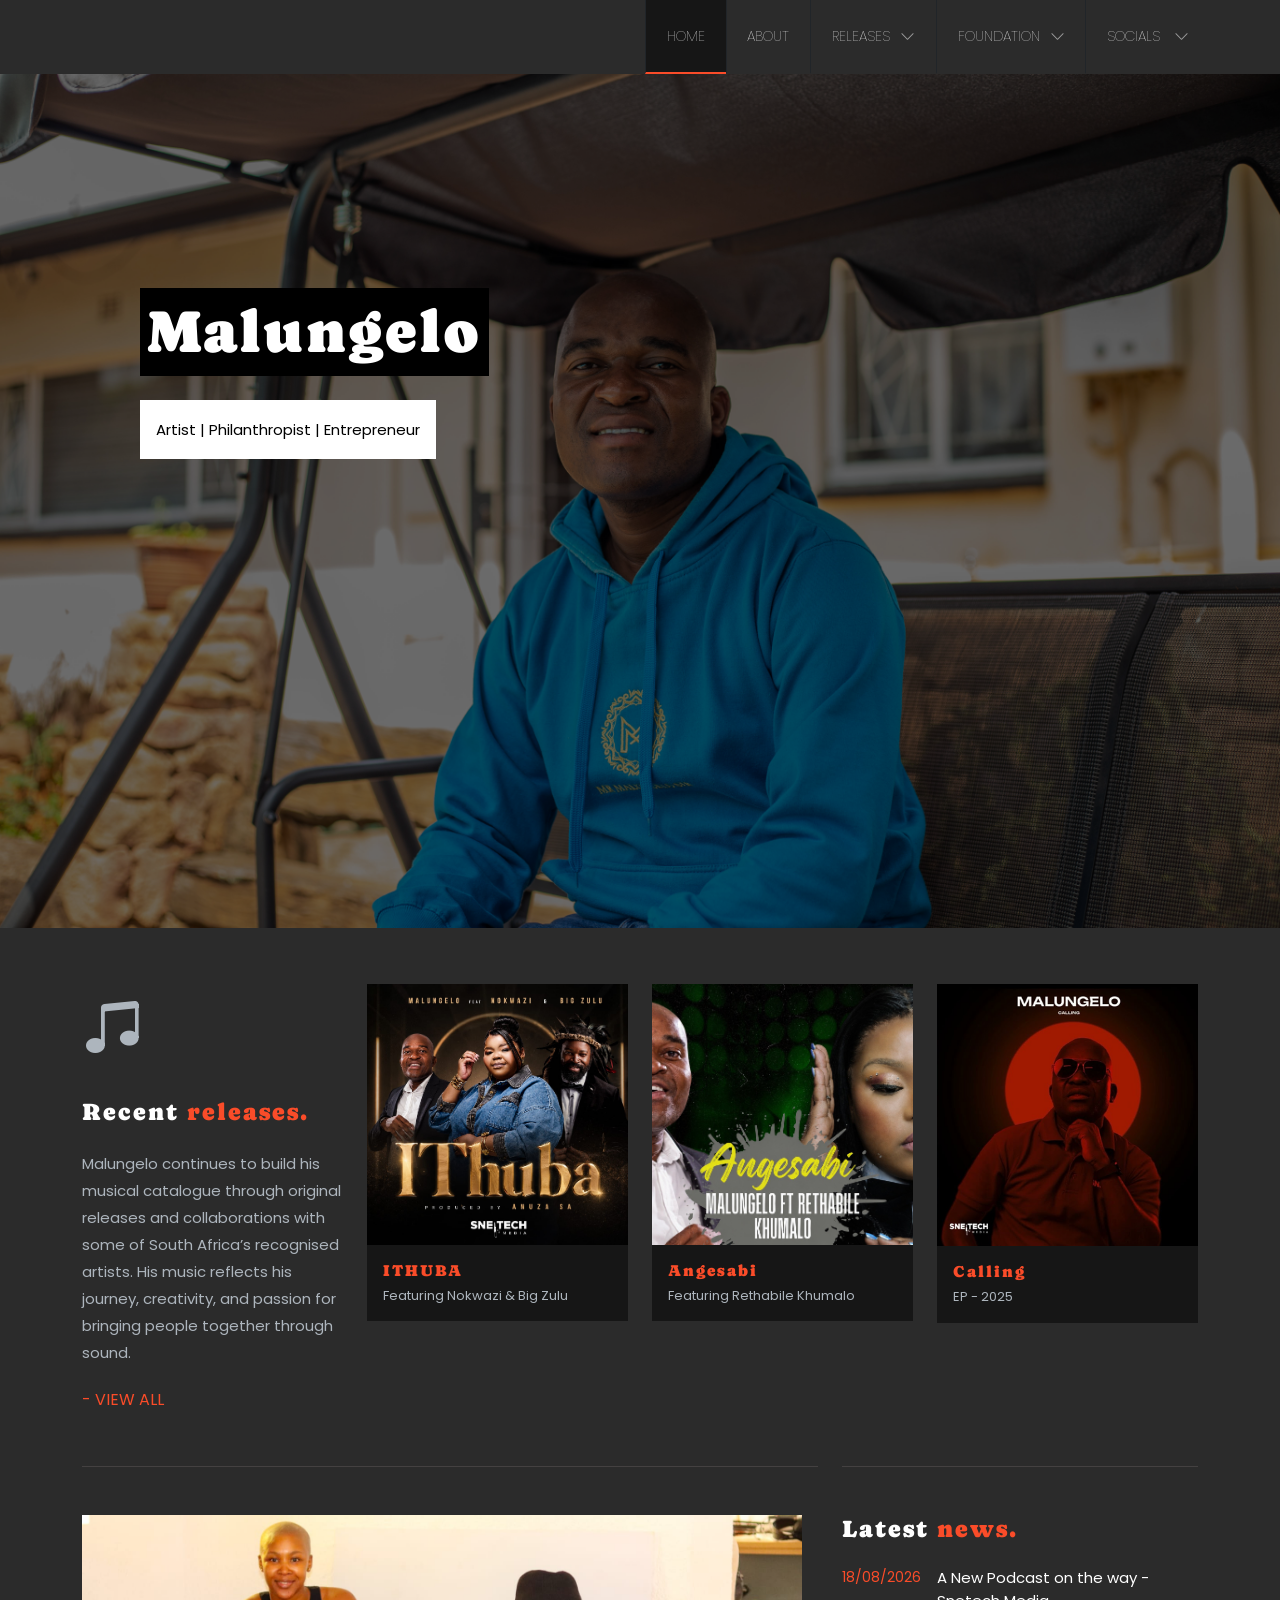
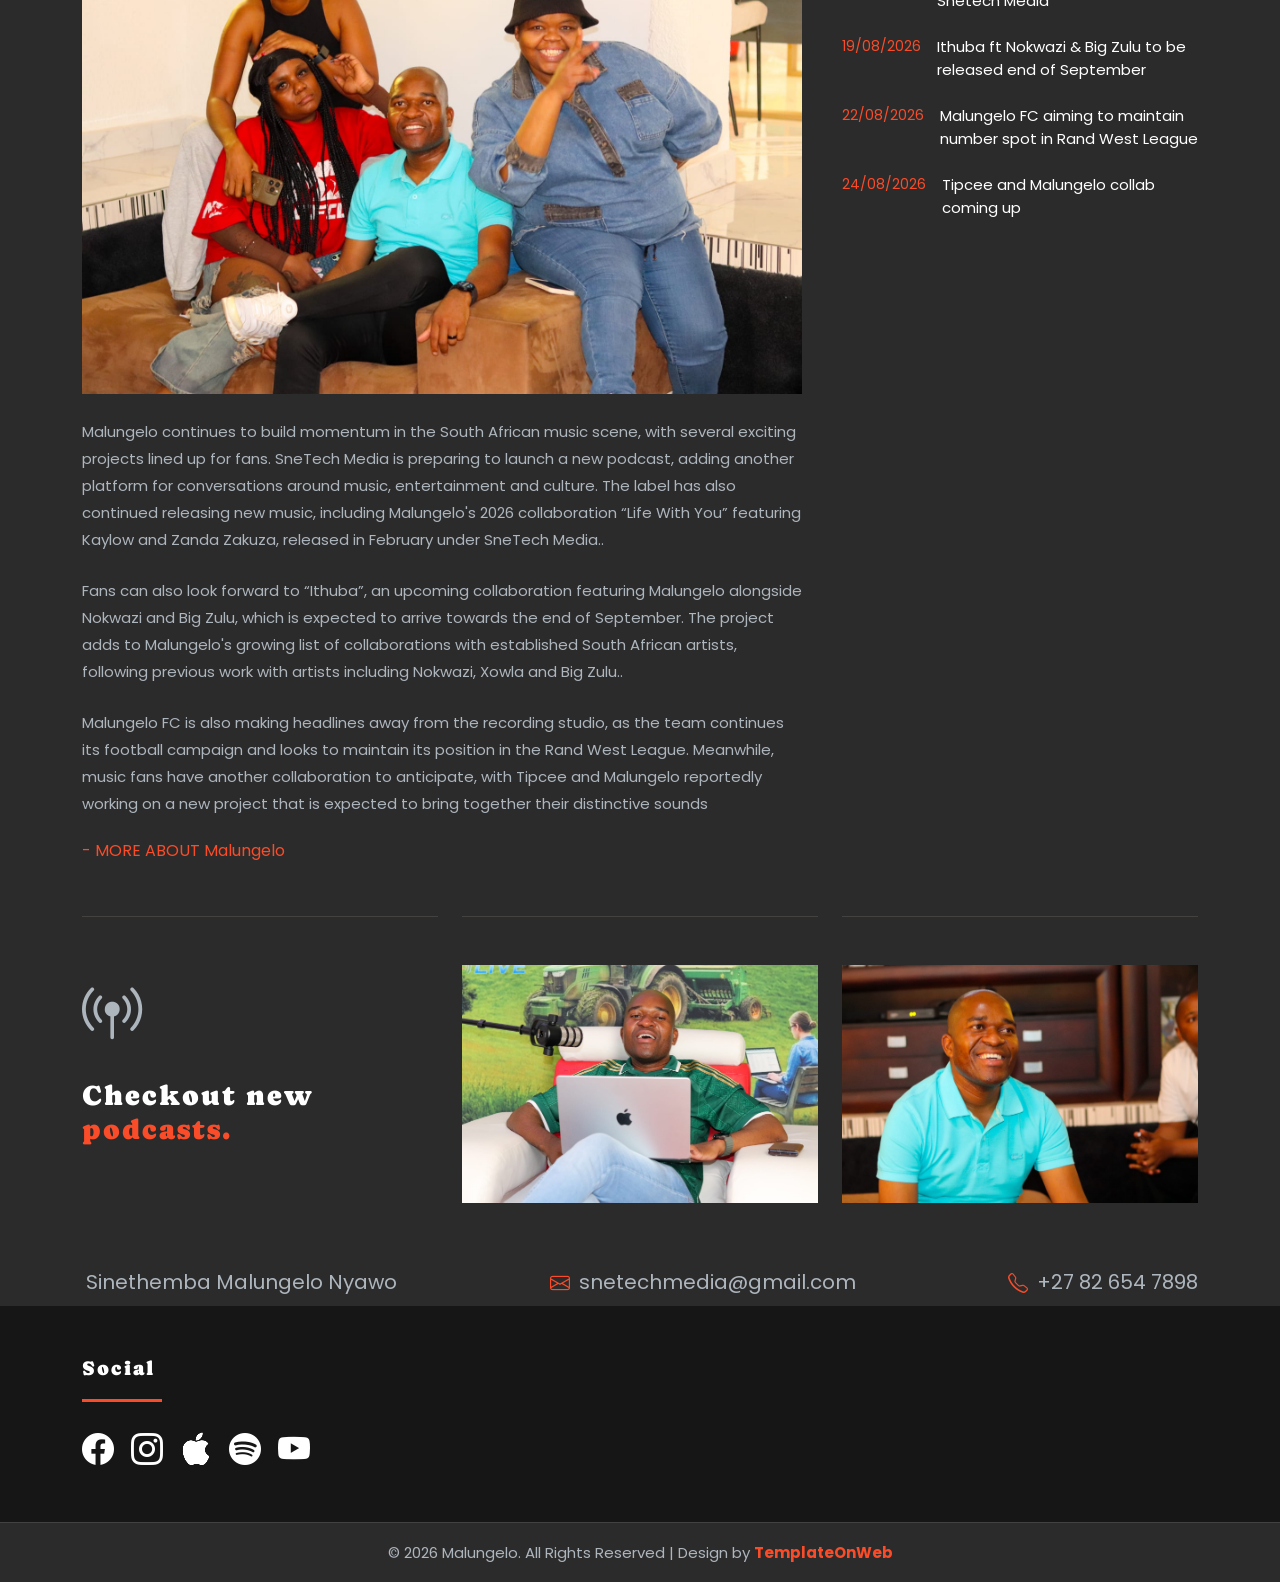
==== index.html @ 244fd2aa "Initial commit" ====
<!DOCTYPE html>
<html lang="en">
<head>
	<meta charset="utf-8">
	<meta http-equiv="X-UA-Compatible" content="IE=edge">
	<meta name="viewport" content="width=device-width, initial-scale=1">
	<title>Home</title>
	<link href="css/bootstrap.min.css" rel="stylesheet" >
	<link href="css/global.css" rel="stylesheet">
	<link href="css/index.css" rel="stylesheet">
	<link href="css/player-skin.css" rel="stylesheet">
	<link rel="stylesheet" href="https://cdn.jsdelivr.net/npm/bootstrap-icons@1.11.3/font/bootstrap-icons.min.css">
	<link href="https://fonts.googleapis.com/css2?family=Poppins&display=swap" rel="stylesheet">
    <link href="https://fonts.googleapis.com/css2?family=Caprasimo&display=swap" rel="stylesheet">

</head>
<body>

<section id="header">
     <nav class="navbar navbar-expand-lg navbar-light">
      <div class="container-xl p-sm-2 p-lg-0">

				<button class="navbar-toggler" 
				type="button" 
				data-bs-toggle="offcanvas" 
				data-bs-target="#navbarOffcanvas"
				aria-controls="navbarOffcanvas"
				aria-label="Toggle navigation">
				<span class="navbar-toggler-icon"></span>
				</button>

                 <div class="offcanvas offcanvas-end" 
             tabindex="-1" 
             id="navbarOffcanvas">

            <div class="offcanvas-header">
                <h5 class="offcanvas-title">Menu</h5>

                <button type="button" 
                        class="btn-close" 
                        data-bs-dismiss="offcanvas"
                        aria-label="Close"></button>
            </div>


            <div class="offcanvas-body p-sm-4 p-lg-0">
               <ul class="navbar-nav align-items-lg-center ms-auto">
			      <li class="nav-item"> 
				      <a class="nav-link dropdown-toggle active"  href="index.html" title="Visit home page">
					  Home
					  </a>
				  </li>
				  
				  <li class="nav-item"> 
				      <a class="nav-link dropdown-toggle" href="about.html" title="Visit home page">
					  About 
					  </a>
				  </li>
		   <li class="nav-item dropdown dropdown-fullwidth">
                     <a class="nav-link dropdown-toggle" href="#" 
					    role="button" data-bs-toggle="dropdown" aria-expanded="false" title="Click to see Wordpress website templates">
						Releases<img src="image/icons-svg/chevron-down.svg" width="15" height="15" alt="Submenu open/close icon">					</a>
                     <div class="dropdown-menu p-4 shadow">
                        <div class="row row-cols-xl-5 row-cols-lg-5 row-cols-1 gx-lg-4">
						
                          <div class="col">
                              <a class="dropdown-item d-block px-0 pt-0" href="release.html">
                                 <div class="rounded d-none d-lg-block">
                                    <img src="image/ithuba.JPG" class="img-fluid" alt="abs">
									<h5 class="font_14"><a href="release.html">Featuring Nokwazi & Big Zulu</a></h5>
			                       <span class="d-block font_12 text-muted">Sep 07, 2026</span>								 </div>
							</a>						 </div>
                          <div class="col">
                              <a class="dropdown-item d-block px-0 pt-0" href="release.html">
                                 <div class="rounded d-none d-lg-block">
                                    <img src="image/angesabi.JPG" class="img-fluid" alt="abs">
									<h5 class="font_14"><a href="release.html">Featuring Rethabile Khumalo</a></h5>
			                       <span class="d-block font_12 text-muted">Aug 07, 2026</span>								 </div>
							</a>						 </div>
						 <div class="col">
                              <a class="dropdown-item d-block px-0 pt-0" href="release.html">
                                 <div class="rounded d-none d-lg-block">
                                    <img src="image/EP.png" class="img-fluid" alt="abs">
									<h5 class="font_14"><a href="release.html">Calling - EP</a></h5>
			                       <span class="d-block font_12 text-muted">Aug 10, 2025</span>								 </div>
							</a>						 </div>
						 <div class="col">
                              <a class="dropdown-item d-block px-0 pt-0" href="release.html">
                                 <div class="rounded d-none d-lg-block">
                                    <img src="image/snemaligp.jpg" class="img-fluid" alt="abs">
									<h5 class="font_14"><a href="release.html">Featuring Nokwazi</a></h5>
			                       <span class="d-block font_12 text-muted">May 11, 2023</span>								 </div>
							</a>						 </div>
						 <div class="col">
                              <a class="dropdown-item d-block px-0 pt-0" href="release.html">
                                 <div class="rounded d-none d-lg-block">
                                    <img src="image/podcast.JPG" class="img-fluid" alt="abs">
									<h5 class="font_14"><a href="release.html">Snetech Podcast</a></h5>
			                       <span class="d-block font_12 text-muted">Sep 30, 2026</span>								 </div>
							</a>						 </div>
                        </div>
                     </div>
                  </li>
				  
				  	<li class="nav-item dropdown drop_border">
					  <a class="nav-link dropdown-toggle" href="#" id="navbarDropdown" role="button" data-bs-toggle="dropdown" aria-expanded="false">
						Foundation<img src="image/icons-svg/chevron-down.svg" width="15" height="15" alt="Submenu open/close icon">
					  </a>
					  <ul class="dropdown-menu drop_1 shadow" aria-labelledby="navbarDropdown">
						<li><a class="dropdown-item" href="team.html"> About Malungelo Foundation</a></li>
						<!--<li><a class="dropdown-item" href="team_detail.html"> Events</a></li>-->
						<!--<li><a class="dropdown-item border-0" href="team_detail.html"> Donations</a></li>-->
					  </ul>
				  </li>
				  
				 
				  
					
				
		           
				  <li class="nav-item dropdown drop_border">
					  <a class="nav-link dropdown-toggle" href="#" id="navbarDropdown" role="button" data-bs-toggle="dropdown" aria-expanded="false">
						Socials <img src="image/icons-svg/chevron-down.svg" width="15" height="15" alt="Submenu open/close icon">
					  </a>
					  <ul class="dropdown-menu drop_1 shadow" aria-labelledby="navbarDropdown">
						 <li><a class="dropdown-item" href="gallery.html"> Gallery</a></li>
						<li><a class="dropdown-item border-0" href="contact.html"> Social Media</a></li>
					  </ul>
					</li>

               </ul>
			 
            </div>
         </div>
      </div>
   </nav>
</section>

<section id="center" class="center_home">
 <div id="carouselExampleCaptions" class="carousel slide" data-bs-ride="carousel">
  <div class="carousel-inner">
    <div class="carousel-item active">
      <img src="image/IMG_9559.jpg" class="d-block img-fluid" alt="...">
      <div class="carousel-caption d-md-block ">
	    
       <h1 class="d-inline-block bg-black  p-2 mt-4 text-white font_60">Malungelo</h1> <br>
	   <p class="d-inline-block bg-white  mt-3 mb-4 p-3 text-black ">Artist | Philanthropist | Entrepreneur</p><br>
	   <!--p class="w-50 text-white">Grursus mal suada faci lisis Lorem ipsum dolarorit more ametion consectetur elit. Vesti at bulum nec at odio aea the dumm ipsumm ipsum that dolocons rsus</p-->
	   
      </div>
    </div>
    
    
    </div>
  </div>
 
</div>
</section>


<section id="trend" class="pt-2 pb-2 bg_black_light py-5">
 <div class="container-xl my-5">
  <div class="trend_1 row row-cols-1 row-cols-lg-4 row-cols-md-2 row-cols-sm-2">
   <div class="col">
     <div class="trend_1_left">
	   <span><i class="bi-music-note-beamed me-1 col_gray font_60 align-middle"></i></span>
	   <h4 class="text-white mt-4">Recent <span class="col_orange">releases.</span></h4>
	   <p class="mt-4 mb-4">Malungelo continues to build his musical catalogue through original releases and collaborations with
some of South Africa’s recognised artists. His
music reflects his journey, creativity, and passion
for bringing people together through sound.</p>
	   <h6 class="mb-0"><a class="col_orange"  href="release.html">- VIEW ALL</a><h6>
	 </div>
   </div>
  <div class="col">
     <div class="trend_1_lefto">
	   <div class="trend_1_left1 position-relative">
	     <div class="trend_1_left1_inner">
	       <a href="#"><img src="image/ithuba.JPG" class="img-fluid" alt="abc"></a>
	   </div>
	    <div class="trend_1_left1_inner1 bg-light pt-5 px-4 position-absolute w-100 h-100 top-0">
		 <h5 class="fs-6"><a class="col_orange" href="#">ITHUBA </a></h5>
	     <p class="mb-0 font_13 text-dark">A powerful collaboration bringing together three
distinctive voices. </p>
	   </div>
	   </div>
	   <div class="trend_1_left2 bg_black p-3">
	     <h5 class="fs-6"><a class="col_orange link1" href="#">ITHUBA</a></h5>
		 <h6 class="col_gray mb-0 font_13">Featuring Nokwazi & Big Zulu</h6>
	   </div>
	 </div>
   </div>
   
   <div class="col">
     <div class="trend_1_lefto">
	   <div class="trend_1_left1 position-relative">
	     <div class="trend_1_left1_inner">
	       <a href="#"><img src="image/angesabi.JPG" class="img-fluid" alt="abc"></a>
	   </div>
	    <div class="trend_1_left1_inner1 bg-light pt-5 px-4 position-absolute w-100 h-100 top-0">
		 <h5 class="fs-6"><a class="col_orange" href="#">Angesabi</a></h5>
	     <p class="mb-0 font_13 text-dark"> His latest release, continuing his momentum with
a fresh and exciting collaboration. </p>
	   </div>
	   </div>
	   <div class="trend_1_left2 bg_black p-3">
	     <h5 class="fs-6"><a class="col_orange link1" href="#">Angesabi</a></h5>
		 <h6 class="col_gray mb-0 font_13">Featuring Rethabile Khumalo</h6>
	   </div>
	 </div>
   </div>
   
    <div class="col">
     <div class="trend_1_lefto">
	   <div class="trend_1_left1 position-relative">
	     <div class="trend_1_left1_inner">
	       <a href="#"><img src="image/EP.png" class="img-fluid" alt="abc"></a>
	   </div>
	    <div class="trend_1_left1_inner1 bg-light pt-5 px-4 position-absolute w-100 h-100 top-0">
		 <h5 class="fs-6"><a class="col_orange" href="#">Calling</a></h5>
	     <p class="mb-0 font_13 text-dark"> His latest EP, Calling, captures Malungelo’s
evolving sound and creative direction, further
establishing his identity as an independent artist. </p>
	   </div>
	   </div>
	   <div class="trend_1_left2 bg_black p-3">
	     <h5 class="fs-6"><a class="col_orange link1" href="#">Calling</a></h5>
		 <h6 class="col_gray mb-0 font_13">EP - 2025</h6>
	   </div>
	 </div>
   </div>
  </div>
  
  <div class="latest row mt-5">
   <div class="col-md-8">
     <div class="latest_left pe-3 border-top pt-5">
	   <img src="image/COLLAB.JPG" class="img-fluid" alt="abc">
	   <p class="mt-4"> Malungelo continues to build momentum in the South African music scene, with several exciting projects lined up for fans. SneTech Media is preparing to launch a new podcast, adding another platform for conversations around music, entertainment and culture. The label has also continued releasing new music, including Malungelo's 2026 collaboration “Life With You” featuring Kaylow and Zanda Zakuza, released in February under SneTech Media..</p>
	   <p class="mt-4">Fans can also look forward to “Ithuba”, an upcoming collaboration featuring Malungelo alongside Nokwazi and Big Zulu, which is expected to arrive towards the end of September. The project adds to Malungelo's growing list of collaborations with established South African artists, following previous work with artists including Nokwazi, Xowla and Big Zulu..</p>
	   <p class="mt-4">Malungelo FC is also making headlines away from the recording studio, as the team continues its football campaign and looks to maintain its position in the Rand West League. Meanwhile, music fans have another collaboration to anticipate, with Tipcee and Malungelo reportedly working on a new project that is expected to bring together their distinctive sounds</p>
	    <h6 class="mb-0 mt-4"><a class="col_orange"  href="about.html">- MORE ABOUT Malungelo</a><h6>
	 </div>
   </div>
   <div class="col-md-4">
     <div class="latest_right  border-top pt-5">
	   <div class="latest_right1">
	   <h4 class="text-white mb-4">Latest <span class="col_orange">news.</span></h4>
	   <ul class="mb-0">
	    <li class="d-flex">
		 <span class="col_orange d-inline-block font_14 me-3">18/08/2026</span>
		 <span><a class="text-white link" href="#">A New Podcast on the way - Snetech Media</a></span>
		</li>
		<li class="d-flex mt-4">
		 <span class="col_orange d-inline-block font_14 me-3">19/08/2026</span>
		 <span><a class="text-white link" href="#">Ithuba ft Nokwazi & Big Zulu to be released end of September</a></span>
		</li>
		<li class="d-flex mt-4">
		 <span class="col_orange d-inline-block font_14 me-3">22/08/2026</span>
		 <span><a class="text-white link" href="#">Malungelo FC aiming to maintain number spot in Rand West League</a></span>
		</li>
		<li class="d-flex mt-4">
		 <span class="col_orange d-inline-block font_14 me-3">24/08/2026</span>
		 <span><a class="text-white link" href="#">Tipcee and Malungelo collab coming up</a></span>
		</li>
	   </ul>
	   </div>
	   
	   
	 </div>
   </div>
  </div> 
  
  <div class="pod row row-cols-1 row-cols-lg-3 row-cols-md-2  mt-5">
    <div class="col">
	 <div class="pod_left border-top pt-5">
	   <span><i class="bi-broadcast-pin me-1 col_gray font_60 align-middle"></i></span>
	   <h3 class="text-white mb-0 mt-4">Checkout new <span class="col_orange">podcasts.</span></h3>
	 </div>
	</div>
	<div class="col">
	 <div class="pod_left border-top pt-5">
	    <div class="trend_1_lefto">
	   <div class="trend_1_left1 position-relative">
	     <div class="trend_1_left1_inner">
	       <a href="#"><img src="image/podcast.JPG" class="img-fluid" alt="abc"></a>
	   </div>
	    <div class="trend_1_left1_inner1 bg-light pt-5 px-4 position-absolute w-100 h-100 top-0">
		 <h5 class="fs-6"><a class="col_orange" href="#">Snetech Media</a></h5>
	     <p class="mb-0 font_13 text-dark">Malungelo is set to launch a brand-new podcast, bringing insightful conversations around music, business and his foundation work. The podcast will explore his journey, the entertainment industry, entrepreneurship and the impact of giving back to the community. </p>
	   </div>
	   </div>
	 </div>
	 </div>
	</div>
	
	<div class="col">
	 <div class="pod_left border-top pt-5">
	    <div class="trend_1_lefto">
	   <div class="trend_1_left1 position-relative">
	     <div class="trend_1_left1_inner">
	       <a href="#"><img src="image/cover.JPG" class="img-fluid" alt="abc"></a>
	   </div>
	    <div class="trend_1_left1_inner1 bg-light pt-5 px-4 position-absolute w-100 h-100 top-0">
		 <h5 class="fs-6"><a class="col_orange" href="#">Snetech Media</a></h5>
	     <p class="mb-0 font_13 text-dark"> The podcast will also dive into Malungelo's passion for soccer, community events and the work happening through Malungelo FC. Listeners can expect conversations about sports, upcoming events, community initiatives and the people making an impact both on and off the field.
 </p>
	   </div>
	   </div>
	 </div>
	 </div>
	</div>
  </div>
 </div>
</section>
<!--
<section id="event" class="pt-5 pb-5 bg_black">
 <div class="container-xl my-5">
  <div class="event_1 row">
   <div class="col-md-4">
     <div class="event_1_left">
	    <h3 class="text-white mb-0"><span class="col_orange">Upcoming</span> Events</h3>
		<p class="mt-4">In elementum pellentesque dolor ac gravida. Pellentesque elit leo, accumsan sed consectetur a, semper ac sem. Morbi sodales bibendum risus nec laoreet. Mauris est nisi, consequat vitae porta et, hendrerit sed metus.</p>
	   <p class="mt-4">Aliquam eu magna vel metus ultrices ornare in et nisi. Quisque porta sodales orci, eu auctor leo tincidunt nec. Suspendisse posuere blandit tortor sit amet varius. Integer condimentum rutrum mi quis lobortis. Etiam consectetur posuere pretium.</p>
	    <h6 class="mb-0 mt-4"><a class="col_orange" href="#">- MORE ABOUT US</a></h6><h6>
	 </div>
   </div>
   
   <div class="col-md-8">
     <div class="event_1_right">
<ul class="nav nav-tabs border-0">
	<li class="nav-item d-inline-block">
	<a href="#profile1" data-bs-toggle="tab" aria-expanded="true" class="nav-link active">
	<span class="d-md-block"> Clasical</span>
	</a>
	</li>

	<li class="nav-item d-inline-block ms-3">
	<a href="#profile2" data-bs-toggle="tab" aria-expanded="true" class="nav-link">
	<span class="d-md-block"> Pop</span>
	</a>
	</li>
	<li class="nav-item d-inline-block ms-3">
	<a href="#profile3" data-bs-toggle="tab" aria-expanded="true" class="nav-link">
	<span class="d-md-block"> Jazz</span>
	</a>
	</li>

	<li class="nav-item d-inline-block ms-3">
	<a href="#profile4" data-bs-toggle="tab" aria-expanded="true" class="nav-link">
	<span class="d-md-block"> International</span>
	</a>
	</li>

</ul>

<div class="tab-content mt-4">

<div class="tab-pane active" id="profile1">
   <div class="profile1_inner">
     <ul class="mb-0 bg-black p-3">
	  <li class="d-flex flex-wrap">
	   <b class="col_gray fs-2 me-4 pt-3">03/09</b>
	    <span class="me-4">
	     <a href="#"><img src="image/10.jpg" alt="abc"></a>
	   </span>
	   <span class="pt-3">
	     <b class="d-block"><a class="col_gray link1" href="#">SANCTUARY OUTDOOR FESTIVAL</a></b>
		 <span class="col_gray font_13 d-block">London, UK</span>
	   </span>
	  </li>
	  <li class="d-flex border-top pt-3 mt-3 flex-wrap">
	   <b class="col_gray fs-2 me-4 pt-3">05/09</b>
	    <span class="me-4">
	     <a href="#"><img src="image/11.jpg" alt="abc"></a>
	   </span>
	   <span class="pt-3">
	     <b class="d-block"><a class="col_gray link1" href="#">POWER BASS FESTIVAL</a></b>
		 <span class="col_gray font_13 d-block">Sydney, Aus</span>
	   </span>
	  </li>
	  
	  <li class="d-flex border-top pt-3 mt-3 flex-wrap">
	   <b class="col_gray fs-2 me-4 pt-3">07/09</b>
	    <span class="me-4">
	     <a href="#"><img src="image/12.jpg" alt="abc"></a>
	   </span>
	   <span class="pt-3">
	     <b class="d-block"><a class="col_gray link1" href="#">Indian Festival</a></b>
		 <span class="col_gray font_13 d-block">Delhi, India</span>
	   </span>
	  </li>
	  
	   <li class="d-flex border-top pt-3 mt-3 flex-wrap">
	   <b class="col_gray fs-2 me-4 pt-3">12/09</b>
	    <span class="me-4">
	     <a href="#"><img src="image/13.jpg" alt="abc"></a>
	   </span>
	   <span class="pt-3">
	     <b class="d-block"><a class="col_gray link1" href="#">Trending Festival</a></b>
		 <span class="col_gray font_13 d-block">New York, USA</span>
	   </span>
	  </li>
	 </ul>
   </div>
</div>

<div class="tab-pane" id="profile2">
   <div class="profile1_inner">
     <ul class="mb-0 bg-black p-3">
	  <li class="d-flex flex-wrap">
	   <b class="col_gray fs-2 me-4 pt-3">04/09</b>
	    <span class="me-4">
	     <a href="#"><img src="image/14.jpg" alt="abc"></a>
	   </span>
	   <span class="pt-3">
	     <b class="d-block"><a class="col_gray link1" href="#">SANCTUARY OUTDOOR FESTIVAL</a></b>
		 <span class="col_gray font_13 d-block">London, UK</span>
	   </span>
	  </li>
	  <li class="d-flex border-top pt-3 mt-4 flex-wrap">
	   <b class="col_gray fs-2 me-4 pt-3">06/09</b>
	    <span class="me-4">
	     <a href="#"><img src="image/15.jpg" alt="abc"></a>
	   </span>
	   <span class="pt-3">
	     <b class="d-block"><a class="col_gray link1" href="#">POWER BASS FESTIVAL</a></b>
		 <span class="col_gray font_13 d-block">Sydney, Aus</span>
	   </span>
	  </li>
	  
	  <li class="d-flex border-top pt-3 mt-4 flex-wrap">
	   <b class="col_gray fs-2 me-4 pt-3">09/09</b>
	    <span class="me-4">
	     <a href="#"><img src="image/16.jpg" alt="abc"></a>
	   </span>
	   <span class="pt-3">
	     <b class="d-block"><a class="col_gray link1" href="#">Indian Festival</a></b>
		 <span class="col_gray font_13 d-block">Delhi, India</span>
	   </span>
	  </li>
	  
	   <li class="d-flex border-top pt-3 mt-4 flex-wrap">
	   <b class="col_gray fs-2 me-4 pt-3">15/09</b>
	    <span class="me-4">
	     <a href="#"><img src="image/17.jpg" alt="abc"></a>
	   </span>
	   <span class="pt-3">
	     <b class="d-block"><a class="col_gray link1" href="#">Trending Festival</a></b>
		 <span class="col_gray font_13 d-block">New York, USA</span>
	   </span>
	  </li>
	 </ul>

   </div>
</div>

<div class="tab-pane" id="profile3">
   <div class="profile1_inner">
     <ul class="mb-0 bg-black p-3">
	  <li class="d-flex flex-wrap">
	   <b class="col_gray fs-2 me-4 pt-3">03/09</b>
	    <span class="me-4">
	     <a href="#"><img src="image/10.jpg" alt="abc"></a>
	   </span>
	   <span class="pt-3">
	     <b class="d-block"><a class="col_gray link1" href="#">SANCTUARY OUTDOOR FESTIVAL</a></b>
		 <span class="col_gray font_13 d-block">London, UK</span>
	   </span>
	  </li>
	  <li class="d-flex border-top pt-3 mt-4 flex-wrap">
	   <b class="col_gray fs-2 me-4 pt-3">05/09</b>
	    <span class="me-4">
	     <a href="#"><img src="image/11.jpg" alt="abc"></a>
	   </span>
	   <span class="pt-3">
	     <b class="d-block"><a class="col_gray link1" href="#">POWER BASS FESTIVAL</a></b>
		 <span class="col_gray font_13 d-block">Sydney, Aus</span>
	   </span>
	  </li>
	  
	  <li class="d-flex border-top pt-3 mt-4 flex-wrap">
	   <b class="col_gray fs-2 me-4 pt-3">07/09</b>
	    <span class="me-4">
	     <a href="#"><img src="image/12.jpg" alt="abc"></a>
	   </span>
	   <span class="pt-3">
	     <b class="d-block"><a class="col_gray link1" href="#">Indian Festival</a></b>
		 <span class="col_gray font_13 d-block">Delhi, India</span>
	   </span>
	  </li>
	  
	   <li class="d-flex border-top pt-3 mt-4 flex-wrap">
	   <b class="col_gray fs-2 me-4 pt-3">12/09</b>
	    <span class="me-4">
	     <a href="#"><img src="image/13.jpg" alt="abc"></a>
	   </span>
	   <span class="pt-3">
	     <b class="d-block"><a class="col_gray link1" href="#">Trending Festival</a></b>
		 <span class="col_gray font_13 d-block">New York, USA</span>
	   </span>
	  </li>
	 </ul>
   </div>
</div>

<div class="tab-pane" id="profile4">
   <div class="profile1_inner">
     <ul class="mb-0 bg-black p-3">
	  <li class="d-flex flex-wrap">
	   <b class="col_gray fs-2 me-4 pt-3">04/09</b>
	    <span class="me-4">
	     <a href="#"><img src="image/14.jpg" alt="abc"></a>
	   </span>
	   <span class="pt-3">
	     <b class="d-block"><a class="col_gray link1" href="#">SANCTUARY OUTDOOR FESTIVAL</a></b>
		 <span class="col_gray font_13 d-block">London, UK</span>
	   </span>
	  </li>
	  <li class="d-flex border-top pt-3 mt-4 flex-wrap">
	   <b class="col_gray fs-2 me-4 pt-3">06/09</b>
	    <span class="me-4">
	     <a href="#"><img src="image/15.jpg" alt="abc"></a>
	   </span>
	   <span class="pt-3">
	     <b class="d-block"><a class="col_gray link1" href="#">POWER BASS FESTIVAL</a></b>
		 <span class="col_gray font_13 d-block">Sydney, Aus</span>
	   </span>
	  </li>
	  
	  <li class="d-flex border-top pt-3 mt-4 flex-wrap">
	   <b class="col_gray fs-2 me-4 pt-3">09/09</b>
	    <span class="me-4">
	     <a href="#"><img src="image/16.jpg" alt="abc"></a>
	   </span>
	   <span class="pt-3">
	     <b class="d-block"><a class="col_gray link1" href="#">Indian Festival</a></b>
		 <span class="col_gray font_13 d-block">Delhi, India</span>
	   </span>
	  </li>
	  
	   <li class="d-flex border-top pt-3 mt-4 flex-wrap">
	   <b class="col_gray fs-2 me-4 pt-3">15/09</b>
	    <span class="me-4">
	     <a href="#"><img src="image/17.jpg" alt="abc"></a>
	   </span>
	   <span class="pt-3">
	     <b class="d-block"><a class="col_gray link1" href="#">Trending Festival</a></b>
		 <span class="col_gray font_13 d-block">New York, USA</span>
	   </span>
	  </li>
	 </ul>

   </div>
</div>


</div>



</div>
	 </div>
   </div>
   
  </div>
 </div>
</section>-->

<section id="footer_top" class="pt-2 pb-2 bg_black_light">
 <div class="container-xl">
  <div class="top_1 row">
   <div class="col-md-12">
     <div class="top_1 text-center">

       <ul class="mb-0 d-flex justify-content-between fs-5">
         <li><a class="col_gray" href="#"><i class=" me-1 align-middle col_orange"></i> Sinethemba Malungelo Nyawo</a></li>
		  <li class="mx-4"><a class="col_gray link1" href="#"><i class="bi-envelope me-1 align-middle col_orange"></i> snetechmedia@gmail.com</a></li>
		   <li class="col_gray"><a class="col_gray link1" href="#"><i class="bi-telephone me-1 align-middle col_orange"></i> +27 82 654 7898</a></li>
	   </ul>
	 </div>
   </div>

  </div>
 </div>
</section>

<section id="footer" class="pt-5 pb-5 bg_black">
 <div class="container-xl">
  <div class="footer_1 row row-cols-1 row-cols-md-4">
   
 
    <div class="col">
     <div class="footer_1_left"> 
       <b class="d-block  text-white fs-5">Social</b>
	   <hr class="line mb-4">
	   <div class="row footer_1ism">
		     <ul class="mb-0 fs-2">
			   <li class="d-inline-block"><a class="text-white link" href="https://web.facebook.com/MalungeloSir/?_rdc=1&_rdr"><i aria-label="Facebook" class="bi bi-facebook"></i></a></li>
			   
			  <li class="d-inline-block ms-2"><a class="text-white link" href="https://www.instagram.com/malungelosir/?hl=en"><i aria-label="Instagram" class="bi  bi-instagram"></i></a></li>
			  <li class="d-inline-block ms-2"><a class="text-white link" href="https://music.apple.com/za/artist/malungelo/1568313064"><i aria-label="Apple Music" class="bi bi-apple"></i></a></li>
			   <li class="d-inline-block ms-2"><a class="text-white link" href="https://open.spotify.com/artist/2aONiE8Bf4dDZH9SZ6w1a4"><i aria-label="Spotify" class="bi bi-spotify"></i></a></li>
			   <li class="d-inline-block ms-2"><a class="text-white link" href="https://www.youtube.com/@snetechmedia2645"><i aria-label="Youtube" class="bi bi-youtube"></i></a></li>
			
			</ul>
	    </div>
	 </div>
   </div>
   

 </div>
 </div>
</section>

 <section id="footer_bottom" class="pt-3 pb-3 bg_black_light border-top">
 <div class="container-xl">
  <div class="row  footer_2">
    
	<div class="col-md-12">
	  <div class="footer_bottom1_left text-center">
        <p class="mb-0">© 2026 Malungelo. All Rights Reserved | Design by <a class="col_orange fw-bold" href="http://www.templateonweb.com">TemplateOnWeb</a></p>
	  </div>
	 </div>

   </div>
 </div>
</section>
<script src="js/bootstrap.bundle.min.js"></script>
<script src="js/theme.min.js"></script>

<script type="text/javascript" src="js/jplayer/jquery.min.js"></script>
<script type="text/javascript" src="js/jplayer/jquery.jplayer.min.js"></script>
<script src="./js/jplayerInit.js"></script>

</body>
</html>
---- css/global.css ----
/*
Template Name: Music
File: Layout CSS
Author: TemplatesOnWeb
Author URI: https://www.templateonweb.com/
Licence: <a href="https://www.templateonweb.com/license">Website Template Licence</a>
*/

:root {
	--border_light:#ddd;
	--border_dark:#444141;
	--orange:#fa4c29;
	--bg_back: #00000091;
	--bg_back1:#161616ed;
    --bg_black:#161616;
	 --bg_black_light:#2b2b2b;
	 --gray:#adb5bd;
}

body{
	 font-family: "Poppins", serif;
	 font-size:15px;
}

ul{
	list-style:none;
	padding:0;
}
h1, h2, h3, h4, h5 {
	   font-family: "Caprasimo", serif;
       letter-spacing:2px;   
}
h2{
  font-size: 2.5rem!important;
}
h1{
  font-size:48px;
 }
h6{
  font-weight:normal;
 }
a{
	color: var(--bs-gray-900);
	text-decoration:none;
}
a:hover{
	text-decoration:none;
	color: var(--orange);
}
a:focus{
	text-decoration:none;
	color: var(--orange);
}

.link:hover{
	color: var(--orange)!important;
}
.link:focus{
	color: var(--orange)!important;
}

.link1:hover{
	color: var(--bs-white)!important;
}
.link1:focus{
	color: var(--bs-white)!important;
}

.button{
	transition: 0.3s;
	padding: 14px 30px 14px 30px;
	display: inline-block;
	color:var(--bs-white)!important;
	background:var(--orange);
}

.button:hover{
	background:var(--bs-white);
	color:var(--bs-dark)!important;
}

.button:focus{
	background:var(--bs-white);
	color:var(--bs-dark)!important;
}

.button_1{
	background:var(--orange);
	color:var(--orange)!important;
}

.button_1:hover{
	background:var(--orange);
	color:var(--bs-white)!important;
}

.button_1:focus{
	background:var(--orange);
	color:var(--bs-white)!important;
}



.col_orange{
   color: var(--orange)!important;
 }

.col_gray{
   color: var(--gray)!important;
 }
.bg_orange {
    background: var(--orange)!important;
}

.bg_back {
    background: var(--bg_back)!important;
}
.bg_back1 {
    background: var(--bg_back1)!important;
}
.bg_black {
    background: var(--bg_black)!important;
}
.bg_black_light {
    background: var(--bg_black_light)!important;
}

.border_light{
	border:1px solid  var(--border_light);
}
.border_dark{
	border:1px solid  var(--border_dark);
}

.line{
	height:3px!important;
    width: 80px;
	background:var(--orange);
 }

hr{
	opacity:1;
	margin-top:15px;
	margin-bottom:20px;
	background-color: var(--border_light); 
}

.font_14{
	font-size:14px; 
}
.font_15{
	font-size:15px; 
}
.font_12{
	font-size:12px; 
}
.font_11{
	font-size:11px; 
}

.font_10{
	font-size:10px; 
}
.font_8{
	font-size:8px; 
}
.font_13{
	font-size:13px; 
}
.font_48{
	font-size:48px; 
}
.font_60{
	font-size:60px; 
}

.carousel_p {
	padding-bottom: 90px!important;
}
.carousel_p .carousel-indicators {
    bottom: -60px!important;
}
p{
	color:var(--bs-gray-500);
	line-height:1.8em;
	font-size:15px;
}
.border, .border-start, .border-end, .border-top, .border-bottom {	 
	border-color: var(--border_dark) !important;
}
.carousel-indicators [data-bs-target] {
    background-color: var(--orange);
}

.family_1{
           font-family: "Caprasimo", serif;
 }

.family_2{
           font-family: "Poppins", serif;
 }

 .rounded_10{
	border-radius:10px!important;
 }

b{
	    font-family: "Caprasimo", serif;
		letter-spacing:2px;
		font-weight:normal;
}

/*****************header*****************/

.navbar{
	padding-top: 0!important;
	padding-bottom: 0!important;
	background:var(--bg_black_light);
}

.nav_hide:after{
	display:none!important; 
} 

.navbar .dropdown-toggle::after {
	display:none !important;   /* hide bootstrap default icon */
}


.offcanvas-header {
	padding: 0px 1rem;
	border-bottom:1px solid var(--border_dark)!important;
	background:var(--bg_black_light);
}
.offcanvas-header a{
	color:var(--bs-dark);
}
.offcanvas{
	background:var(--bg_black_light);
}

.dropdown-menu{border:none;border-radius:0;box-shadow:var(--bs-box-shadow);line-height:1.5rem;padding:0 0;z-index:1021}
.dropdown-header{color:var(--bs-gray-800);font-size:1rem;font-weight:700; padding:.25rem 1.5rem;}
.dropdown-text{color:var(--bs-gray-500);font-size:.75rem;line-height:1.4;padding:.25rem 1.2rem}
.dropdown-item{align-items:center;display:flex; padding:.50rem 1.5rem;color:var(--dark)}
.dropdown-menu-xs{border-radius:.5rem;min-width:8rem!important}
.dropdown-menu-md{border-radius:.5rem;min-width:17rem!important}
.dropdown-menu-lg{border-radius:.5rem;min-width:22rem!important}
.dropdown-menu-xl{border-radius:.5rem;min-width:24rem!important}
.dropdown-menu-xxl{border-radius:.5rem;min-width:40rem!important}
.dropdown-mega-menu{border-radius:.5rem;min-width:1140px!important}
/*.dropdown-toggle:after{content:"\f282";float:right}
.dropdown-toggle:after,.dropup .dropdown-toggle:after{border:0;font-family:bootstrap-icons!important;margin-left:.255em;vertical-align:.255em}*/
.dropup .dropdown-toggle:after{content:"\e931";display:inline-block}
/*.dropend .dropdown-toggle:after{border:0;content:"\e930";display:inline-block;font-family:Feather!important;margin-left:.255em;vertical-align:.255em}*/
.dropstart .dropdown-toggle:before{border:0;content:"\e92f";display:inline-block;font-family:Feather!important;margin-right:.255em}

.dropdown-toggle:after,.dropup .dropdown-toggle:after{display:none;}
.dropend .dropdown-toggle::after{display:none;}

.navbar .navbar-brand{padding-bottom:0;padding-top:0}
.navbar .navbar-toggler{color:var(--bs-white);font-size:1.5rem;padding:0;}
.navbar .navbar-toggler:focus{box-shadow:none;outline:0}
/*.navbar .dropdown .dropdown-toggle:after{color:var(--bs-gray-500);content:"\f282";font-family:bootstrap-icons!important;line-height:1.5rem;margin-left:.625rem}*/
.navbar .dropdown .dropdown-toggle:after:hover{transform:rotate(180deg)}
.navbar .dropdown-menu{border-radius: 0px 0px 0px 0px;box-shadow:var(--bs-box-shadow);color:var(--bs-gray-800);margin-top:0;min-width:12rem;top:100%;margin-bottom: 15px;}
/*.navbar .dropdown-menu .dropdown-submenu a:after{position:absolute;right:1rem;transform:rotate(-90deg)}*/
.navbar .dropdown-menu .dropdown-submenu.dropend .dropdown-menu{border-radius:0; border:1px solid var(--border_light); box-shadow:var(--bs-box-shadow);left:100%;min-width:12rem;right:auto;top:-18px}
.navbar .dropdown-fullwidth{position:static}
.navbar .dropdown-fullwidth .dropdown-menu{left:0!important;margin-left:auto;margin-right:auto;max-width:1140px;right:0!important;top:100%;transform:none!important;width:100%}

.navbar .navbar-nav .dropend>.dropdown-menu{transform:translateY(10px)}
.navbar .navbar-nav .dropdown-menu .dropend .dropdown-menu a{font-size:16px; color: var(--dark);}
.navbar .navbar-nav .dropdown-menu .dropend .dropdown-menu a:hover{font-size:16px;}

.navbar .navbar-nav .nav-item .nav-link:focus-visible{box-shadow:none; }
.navbar .navbar-nav .nav-item .nav-link.active{   color:var(--bs-white)!important; background:var(--bg_black)!important; border-bottom:2px solid var(--orange);}

.navbar .navbar-nav .nav-item:hover .nav-link{  color:var(--orange)!important; background:var(--bg_black)!important;  border-bottom:2px solid var(--orange);}
.navbar .dropdown .dropend:hover .dropdown-toggle{}

.navbar .navbar-nav .nav-item:hover .nav-link img{
	transform:rotate(180deg);
	transition:all .5s ease-in-out;
}


.navbar .dropdown .dropdown-toggle img{color:var(--bs-white);
	line-height: 1.5rem;
	margin-left: .625rem;
	transform:rotate(0deg);
	transition:all .5s ease-in-out;
}
.navbar .dropdown .dropend a{
	padding: .50rem 5px .50rem 1.5rem;
}
.navbar .dropdown .dropend .dropdown-toggle img{
	transform:none;	
}

.navbar .navbar-nav .dropdown-menu .dropend .dropdown-menu a {
	font-size: 16px;
}


.drop_border .dropdown-item {
	border-bottom:1px solid  var(--border_dark);
	padding-top:12px;
	padding-bottom:12px;
	font-size:15px;
}
.drop_1 a {
	 color: var(--bs-gray-500);
	 font-size:14px;
}
.drop_1 a:hover {
	color:var(--bs-white)!important;
	background:none!important;
}
.drop_1 a:focus {
	color:var(--bs-white)!important;
	background:none!important;
}
.drop_1  {
  background:var(--bg_black_light);
}
.navbar h5 {
	 font-family: "Poppins", serif;
}


.dropdown-item:focus {
    background: none!important;
}
.dropdown-item:hover {
    background: none!important;
}

/*****************header_end*****************/


/*********************common****************/

.form-control:focus{
	box-shadow:none;
	border-color: var(--border_light); 
}
.form-select:focus{
	box-shadow:none;
	border-color:var(--border_light);  
}
.form-control{
	border-color:var(--border_light); 
	box-shadow:none;
	border-radius:0;
	height:53px;
	font-size:15px;
}
.form-select{
	border-color:var(--border_light); 
	box-shadow:none; 
	border-radius:0;
	height:53px;
	font-size:15px;
}

.input-group .form-control{
	height:auto;
}
.input-group .form-control:focus{
	box-shadow:none;
}

.form_text{
	height:220px!important; 
}

::placeholder {
	opacity: 1; /* Firefox */
}

.paginate li a{
	width:40px;
	height:40px;
	line-height:40px; 
	transition: 0.3s;
	border-radius:50%;
	margin-left:3px;
	margin-right:3px;
	color: var(--bs-dark);
	background: var(--bs-white);
}
.paginate li a:hover{
	background:var(--orange);
	color: var(--bs-white);
	transition: 0.3s;
}
.paginate  .active {
	background:var(--orange);
	color: var(--bs-white);
	border-color:var(--orange)!important;
}

 
 .social_icon a{
  width:40px;
  height:40px;
  line-height:40px;
  display:block;
  text-align:center;
   transition: 0.3s;
   color:var(--bs-white);
   background:var(--orange);
   border-radius:50px;
 }
.social_icon a:hover{
  background:var(--bs-white);
  color:var(--orange);
   transition: 0.3s;
 }

 
.center_release {
    background-image: url(../image/COLLAB.JPG);
    background-position: center 25%;
    background-size: cover;
}
.center_about {
    background-image: url(../image/about1.JPG);
    background-position: center 20%;
    background-size: cover;
}

.center_release_dt {
    background-image: url(../image/46.jpg);
    background-position: center center;
    background-size: cover;
}
/*********************common_end****************/


/*********************footer****************/
.tags a {
    display: block;
    padding: 8px 15px;
    margin: 0px 5px 8px 0px;
    transition: 0.3s;
    background: var(--bg_black_light);
    border-radius: 10px;
	color: var(--gray);
}
.tags a:hover {
    background: var(--orange);
	color: var(--bs-white);
	 transition: 0.3s;
}
/*********************footer_end****************/


@media screen and (max-width : 767px){

.dropdown-fullwidth .d-none{
	display:block!important; 
}
.navbar .dropdown .dropdown-toggle img {
	float:right!important;
}
.dropdown-submenu img{
	float:right!important;
	margin-left:auto!important;
}

.navbar .dropdown-menu .dropdown-submenu.dropend .dropdown-menu{
	border:none;
	padding-top:0;
}
.navbar .navbar-nav .dropdown-menu .dropend .dropdown-menu a{
	padding-left: 15%;
}



.navbar-expand-lg .navbar-nav .nav-link{
   font-size:16px;
    color:var(--bs-white)!important;
	border-bottom:2px solid transparent;
 }

.offcanvas-header{
   padding-left:0!important;
 }

.img-fluid{
   width:100%!important;
 }
.navbar-nav .nav-link{
  padding-left:10px!important;
  padding-right:10px!important;
  padding-top:8px!important;
  padding-bottom:8px!important;
 }

.offcanvas-header .logo{
  padding-left:10px!important;
  font-size:20px!important;
 }


.navbar{
	padding-top: 10px;
	padding-bottom: 10px;
	width:100%;
}
.offcanvas-header {
    padding-left:0!important;
	padding-top:10px;
	padding-bottom:10px;
}


.navbar{
  position:static!important;
  padding-top:10px!important;
  padding-bottom:10px!important;
 }


.navbar .navbar-toggler {
   margin-right:0!important;
   border: 1px solid var(--orange) !important;
    box-shadow: none !important;
   
}

.navbar-toggler-icon {
    filter: none;
    background-image: none;
    position: relative;
	border: 1px solid var(--orange) !important;
    background-color: black;
}

.navbar-toggler-icon::before {
    content: "☰";
    color: #fa4c29;
    font-size: 30px;
	
}

.drop_search {
    min-width: 100%!important;
}

#top{
	display:none;
}
.navbar .button{
	margin-top:15px;
}

.footer_1ism span{
	margin-top:10px!important;
	font-size:14px;
}
.sm_100{
	width:90%!important;
}
.font_60 {
	font-size:45px;
}
 
#footer_top .top_1 ul  {
    flex-wrap: wrap!important;
}
#footer_top .top_1 ul li  {
    margin:5px 2px 0px 2px!important;
}
.footer_1_left{
	margin-top:10px;
	margin-bottom:10px;
}
.footer_bottom1_left {
	text-align:left!important;
}
}
@media (min-width:576px) and (max-width:767px) {
.navbar{
  padding-top:0!important;
  padding-bottom:0!important;
 }

}
@media (min-width:768px) and (max-width:991px) {

.dropdown-fullwidth .d-none{
	display:block!important; 
}

.navbar .dropdown-menu .dropdown-submenu.dropend .dropdown-menu{
	border:none;
	padding-top:0;
}

.offcanvas-header{
   padding-left:0!important;
 }
.img-fluid{
   width:100%!important;
 }


.offcanvas-header {
    padding-left:0!important;
}
.navbar .navbar-toggler {
    margin-right: 0!important;
}

.navbar{
  position:static!important;
  padding-top:0!important;
  padding-bottom:0!important;
  width:100%;
 }

.offcanvas-header .logo{
  padding-left:0;
  font-size:20px!important;
 }
.navbar-nav .nav-link{
  padding-left:10px!important;
  padding-right:10px!important;
  padding-top:8px!important;
  padding-bottom:8px!important;
  color: var(--bs-white)!important;
  border-bottom:2px solid transparent;
 }



.offcanvas-header .logo{
  padding-left:15px;
  font-size:20px!important;
 }


.social_icon a {
    width: 35px;
    height: 35px;
    line-height: 35px;
	margin-top:3px;
}
.drop_search {
    min-width: 100%!important;
}

#top{
	display:none;
}
.navbar .button{
	margin-top:15px;
}
.font_60 {
	font-size:45px;
}
.footer_1_left ul img{
	width:50px;
}
}
@media (min-width:871px) and (max-width:991px) {

}
@media (min-width:992px) and (max-width:1200px) {

.navbar-expand-lg .navbar-nav .nav-link {
	padding-right: 0.6rem!important;
	padding-left: 0.6rem!important;
}
.navbar{
  padding-left:10px;
  padding-right:10px;
 }
.top_1_left1 .font_14{
	font-size:13px;
}
.top_1_left1 .mx-4{
	margin-left:8px!important;
	margin-right:8px!important;
}
.top_1_right .mt-2{
	margin-top:5px!important;
}
.footer_1_left ul img{
	width:80px;
}
.navbar .navbar-nav .dropdown>.dropdown-menu {
 left: 0!important;
}
}

/* Small devices (landscape phones, 576px and up) */
@media (min-width: 576px) {

.navbar .dropdown .dropdown-toggle img {
	color: var(--bs-white);
	float: right;
	margin-top: 10px;
}
.navbar .dropdown .dropend .dropdown-toggle img{
	float: none;
	margin-left: auto !important;
}


.navbar .navbar-nav .dropdown-menu .dropend .dropdown-menu a{padding-left: 15%;}

.navbar .nav_right .dropdown .dropdown-toggle img {
	margin-top: 0px;
}

}


/* Large devices (desktops, 992px and up) */
@media (min-width: 992px) { 
.navbar .dropdown-menu.show{display:block}
.navbar .dropdown-menu{display:none;opacity:0;transform:translate(-50%);transition:all .3s ease-in-out;visibility:hidden}
.navbar .dropdown:hover>.dropdown-menu{opacity:1;visibility:visible}
.navbar .dropdown-submenu:hover>.dropdown-menu{opacity:1;transform:translateY(10px);visibility:visible}	 

.navbar .dropdown .dropdown-toggle img {
	float: none;
}

.navbar-expand-lg .navbar-nav .nav-link {
	        padding-right: 1.3rem;
        padding-left: 1.3rem;
        padding-top: 1.6rem;
        padding-bottom: 1.6rem;
        color: var(--bs-white) !important;
        font-size: 14px;
        border-bottom: 2px solid transparent;
        text-transform: uppercase;
        /* font-family: "Caprasimo", serif; */
        font-weight: 100;
        border-left: 1px solid var(--bs-dark);
}

.navbar .dropdown .dropdown-toggle img {
	margin-top: 0px;
}
.navbar .navbar-nav .dropdown-menu .dropend .dropdown-menu a{font-size:16px;}
/*
.navbar-expand-lg .navbar-nav .nav-link{
padding: 25px 10px;
}
*/
.navbar .navbar-nav .dropdown>.dropdown-menu {
	left:100%;
	transform: translate(-50%, 1px);
	
}

}

/* X-Large devices (large desktops, 1200px and up) */
@media (min-width: 1200px) {  

/********** navbar && dropdown START ************/

.navbar .dropdown-menu.show{display:block}
.navbar .dropdown-menu{display:block;}
.navbar .dropdown-menu{transform:translate(-50%);transition:all .3s ease-in-out;}
.navbar{
	padding:0px;
}

.navbar .navbar-nav > .dropdown-fullwidth:hover > a:before {
	left:51%;
}

.navbar .navbar-nav .dropdown>.dropdown-menu {
	left: 80%;
}

/********** navbar && dropdown END ************/

}

/* XX-Large devices (larger desktops, 1400px and up)*/
@media (min-width: 1400px) {  
.img-fluid{
   width:100%!important;
 }

}
@media (min-width:1201px) and (max-width:1340px) {
.navbar .navbar-nav .dropdown>.dropdown-menu {
 left: 0!important;
}
 }
@media screen and (min-width : 1400px){

 }
---- css/index.css ----
/*
Template Name: Music
File: Layout CSS
Author: TemplatesOnWeb
Author URI: https://www.templateonweb.com/
Licence: <a href="https://www.templateonweb.com/license">Website Template Licence</a>
*/

/*********************center_home****************/
.carousel-caption{
	background-color: var(--bg_back)!important;
	bottom:0;
	left:0;
	color:var(--bs-white);
	width:100%;
	height:100%;
	padding: 190px 140px 0px 140px;
	text-align:left;
 }

.carousel-caption .player_container {
	background:none!important;
	padding:0!important;
}
/*********************center_home_end****************/

/*********************trend****************/
.trend_1_left2{
	border-bottom:2px solid transparent;
	transition: 0.3s;
}
.trend_1_lefto:hover .trend_1_left2{
	border-bottom:2px solid var(--orange);
	transition: 0.3s;
}
.trend_1_left1_inner1{
	display:none;
}
.trend_1_lefto:hover .trend_1_left1_inner1{
	display:block;
	transition: 0.3s;
}

/*********************trend_end****************/

/*********************event****************/
.event_1_right .nav-tabs .nav-link {
    background: none;
    color: var(--gray);
    padding: 5px 10px;
    font-size: 14px;
    border-radius: 3px;
    transition: 0.3s;
    border: none;
}
.event_1_right .nav-tabs .nav-link:hover {
   background: var(--orange);
    color: var(--bs-white);
    border: none;
}
.event_1_right .nav-tabs .nav-link.active {
    background: var(--orange);
    color: var(--bs-white);
    border: none;
}


/*********************event_end****************/





@media screen and (max-width : 767px){
.carousel-caption {
    position:static!important;
	padding:15px 15px 50px 15px;
	background:var(--bs-dark)!important;
	text-align:left!important;
}
.carousel-caption h1 {
    font-size: 30px;
}
.carousel-caption br {
    display:none;
}
.carousel-caption p {
    width:100%!important;
}

.trend_1_lefto{
	margin-top:20px;
}
.latest_left {
	padding-right:0!important;
	margin-bottom:20px;
}
.pod_left {
	margin-bottom:20px;
}
.pod_left .trend_1_left1_inner1{
	padding:15px 10px!important;
} 
.event_1_right{
	margin-top:20px;
}
.event_1_right .nav-tabs .nav-link {
  margin-top:3px;
  margin-bottom:3px;
}

#release .trend_1_left1_inner1{
	padding:15px 15px!important;
}
#release .trend_1_left1_inner1 p{
	font-size:12px;
}  

.player_bars{
	display:none!important;
}
 }


@media (min-width:576px) and (max-width:767px) {
.player_bars{
	display:block!important;
}
 }
 
@media (min-width:768px) and (max-width:991px) {

.center_home img{
   min-height:550px;
 }
.carousel-caption h1 {
    font-size: 50px;
}
.carousel-caption br {
    display:none;
}
.carousel-caption p {
    width:70%!important;
}
.carousel-caption{
	padding: 70px 90px 0px 90px;
 }
.trend_1_lefto{
	margin-top:20px;
}
.latest_left {
	padding-right:0!important;
	margin-bottom:20px;
}

#release .trend_1_left1_inner1{
	padding:10px 10px!important;
}
#release .trend_1_left1_inner1 p{
	font-size:10px;
}  
 }

@media (min-width:992px) and (max-width:1200px) {
.center_home img{
   min-height:600px;
 }
.carousel-caption h1 {
    font-size: 50px;
}
.carousel-caption{
	padding: 100px 120px 0px 120px;
 }
.trend_1_left1_inner1 {
	padding:20px 15px!important;
}
 }

@media (min-width:1201px) and (max-width:1300px) {
.center_home img{
   min-height:680px;
 }

 }
@media screen and (min-width : 1400px){
.carousel-caption{
	padding: 230px 120px 0px 120px;
 }

 }
---- css/player-skin.css ----
/*
Template Name: Music
File: Layout CSS
Author: TemplatesOnWeb
Author URI: https://www.templateonweb.com/
Licence: <a href="https://www.templateonweb.com/license">Website Template Licence</a>
*/

/*********************track****************/

.track {
	padding-top: 120px;
	padding-bottom: 40px;
	overflow: hidden;
	
}

.track .section-title {
	margin-bottom: 105px;
}

.track__content {
	height: 502px;
	overflow-y: auto;
}

.track__all {
	text-align: right;
	margin-bottom: 100px;
}

.jp-play {
	position: relative;
	height: 50px;
	width: 50px;
	background: transparent;
	border: 2px solid #e1e1e1;
	border-radius: 50%;
	font-family:'Bootstrap-icons';
}

.jp-play:after {
	    position: absolute;
    display: block;
    left: 11px;
    top: 4px;
    width: 25px;
    height: 25px;
    content: "\F234";
    font-size: 27px;
    color: #a9a6a6;
}

.jp-state-playing .jp-play {
	background: var(--orange) !important;
	border-color: #ffffff !important;
}

.jp-state-playing .jp-play:after {
	content: "\F4C4";
	border-color: #ffffff !important;
	color: #ffffff;
}

.jp-audio .jp-play:focus {
	background: var(--orange) !important;
	border-color:var(--orange) !important;
	color: var(--orange);
}

.jp-audio .jp-play:focus:after {
	border-color: #ffffff !important;
	color: #ffffff;
}

.jp-seek-bar>div {
	height: 5px;
	background: #e1e1e1;
	cursor: pointer;
	width: 100px;
}

.player_bars {
	width: 200px;
	display: table;
	padding-left: 50px;
	position: relative;
	padding-top: 25px;
	float: left;
	margin-right: 15px;
}

.jp-play-bar {
	position: relative;
	height: 100%;
	background: var(--orange);
	overflow: visible !important;
}

.jp-current-time {
	font-size: 15px;
	color: #ddd5d5;
	position: absolute;
	left: -50px;
	top: -9px;
}

.jp-duration {
	font-size: 15px;
	color: #ddd5d5;
	position: absolute;
	right: 0;
	top: 16px;
}

.player_controls_box {
	width: 50px;
	float: left;
	margin-right: 20px;
}

.jp-mute {
	font-size: 25px;
	border: none;
	background: none;
	color: #ddd5d5;
	position: absolute;
	left: 0;
	top: 5px;
	padding:2px
}

.jp-volume-bar {
	height: 5px;
	width: 50px;
	background: #e1e1e1;
	cursor: pointer;
}

.jp-volume-bar-value {
	background: var(--orange);
	height: 100%;
}

.jp-volume-controls {
	position: relative;
	width: 95px;
	float: left;
	padding-left: 30px;
	padding-top: 25px;
}

.player_container {
	overflow: hidden;
    background-color: #333333;
    padding: 10px;
}

.player_container:last-child {
	margin-bottom: 0;
}

/*********************track_end****************/




@media screen and (max-width : 767px){

.artist_dt1_right ul li{
	flex-wrap:wrap!important;
}
.artist_dt1_right .player_container{
	margin-top:10px;
	margin-bottom:10px;
}

 }


@media (min-width:576px) and (max-width:767px) {

 }
 
@media (min-width:768px) and (max-width:991px) {
.artist_dt1_right .player_bars{
	display:none!important;
}
.artist_dt1_right .player_controls_box {
    width: 30px;
}
 }

@media (min-width:992px) and (max-width:1200px) {
.artist_dt1_right .player_bars{
	display:none!important;
}

 }

@media (min-width:1201px) and (max-width:1300px) {


 }
@media screen and (min-width : 1400px){


 }
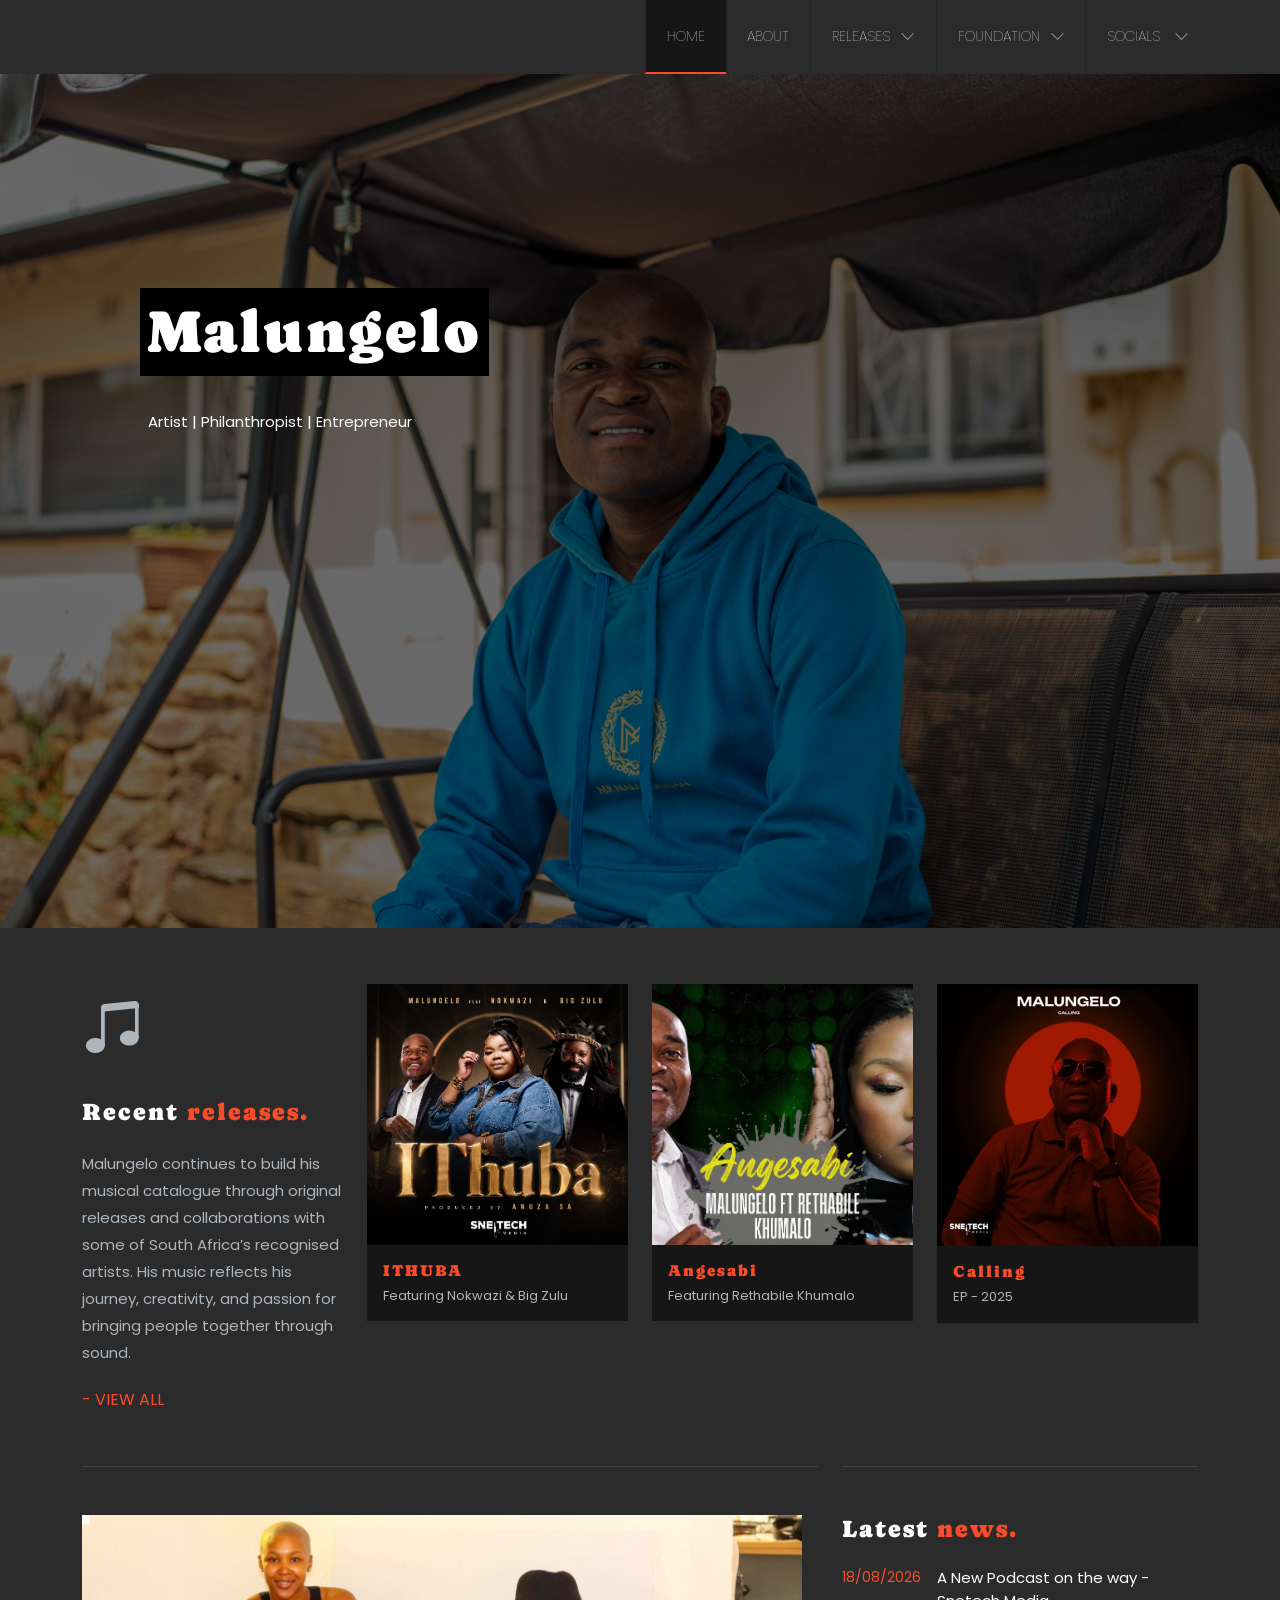
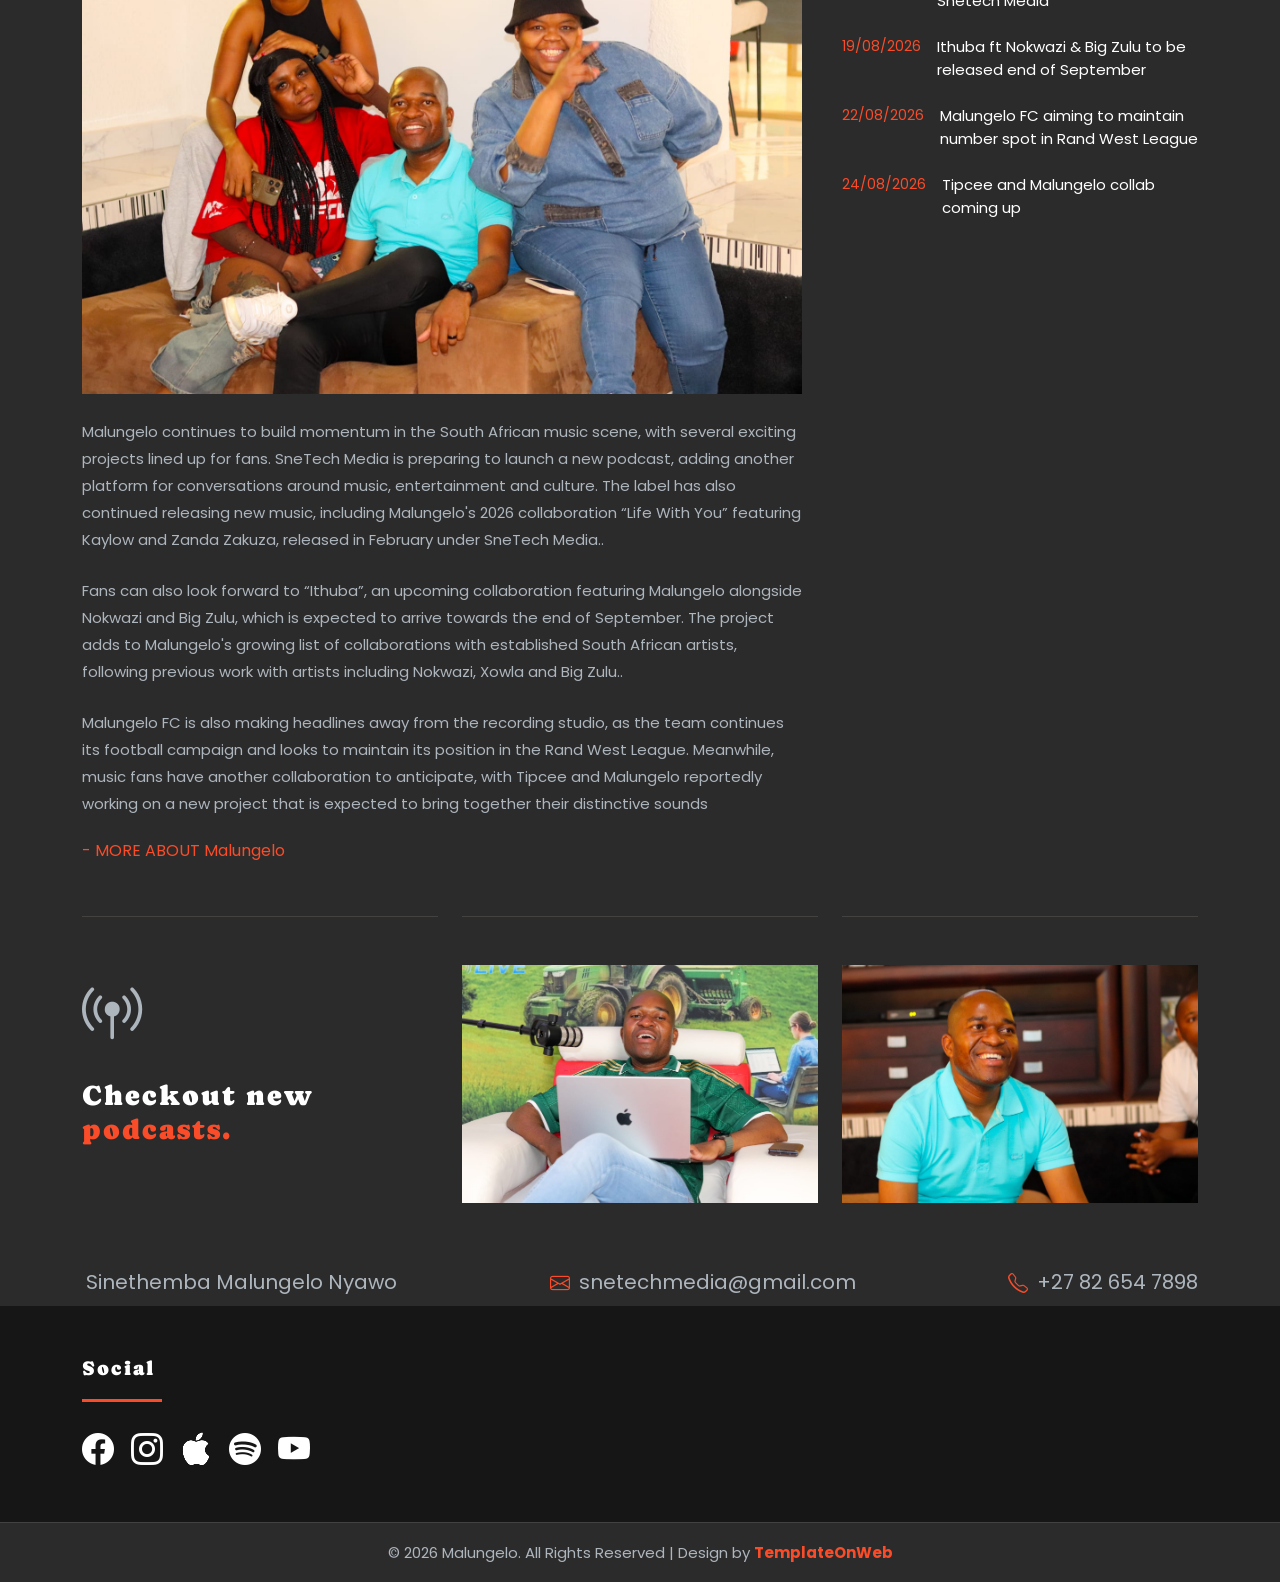
==== commit 98a91e28: "Adjust mobile styling" ====
--- a/index.html
+++ b/index.html
@@ -124,7 +124,6 @@
 					  </a>
 					  <ul class="dropdown-menu drop_1 shadow" aria-labelledby="navbarDropdown">
 						 <li><a class="dropdown-item" href="gallery.html"> Gallery</a></li>
-						<li><a class="dropdown-item border-0" href="contact.html"> Social Media</a></li>
 					  </ul>
 					</li>
 
@@ -139,15 +138,17 @@
 <section id="center" class="center_home">
  <div id="carouselExampleCaptions" class="carousel slide" data-bs-ride="carousel">
   <div class="carousel-inner">
-    <div class="carousel-item active">
+    <div class="carousel-item active ">
       <img src="image/IMG_9559.jpg" class="d-block img-fluid" alt="...">
       <div class="carousel-caption d-md-block ">
 	    
        <h1 class="d-inline-block bg-black  p-2 mt-4 text-white font_60">Malungelo</h1> <br>
-	   <p class="d-inline-block bg-white  mt-3 mb-4 p-3 text-black ">Artist | Philanthropist | Entrepreneur</p><br>
+	   <p class="d-inline-block   p-2 mt-3 mb-4 text-white ">Artist | Philanthropist | Entrepreneur</p><br>
 	   <!--p class="w-50 text-white">Grursus mal suada faci lisis Lorem ipsum dolarorit more ametion consectetur elit. Vesti at bulum nec at odio aea the dumm ipsumm ipsum that dolocons rsus</p-->
 	   
       </div>
+
+	  
     </div>
     
     
--- a/css/global.css
+++ b/css/global.css
@@ -432,8 +432,8 @@
 }
 
 .center_release_dt {
-    background-image: url(../image/46.jpg);
-    background-position: center center;
+    background-image: url(../image/foundation\ 2.jpg);
+    background-position: center 40%;
     background-size: cover;
 }
 /*********************common_end****************/
--- a/css/index.css
+++ b/css/index.css
@@ -73,19 +73,26 @@
 
 @media screen and (max-width : 767px){
 .carousel-caption {
-    position:static!important;
+    position:absolute !important;
 	padding:15px 15px 50px 15px;
-	background:var(--bs-dark)!important;
+	background:rgba(22, 22, 22, 0.75)!important;
 	text-align:left!important;
+	
 }
+
+.hero-tagline {
+    background: rgba(255, 255, 255, 0.75);
+    padding: 8px 12px;
+}
+
 .carousel-caption h1 {
-    font-size: 30px;
+    font-size: 20px;
 }
 .carousel-caption br {
     display:none;
 }
 .carousel-caption p {
-    width:100%!important;
+    width:auto!important;
 }
 
 .trend_1_lefto{
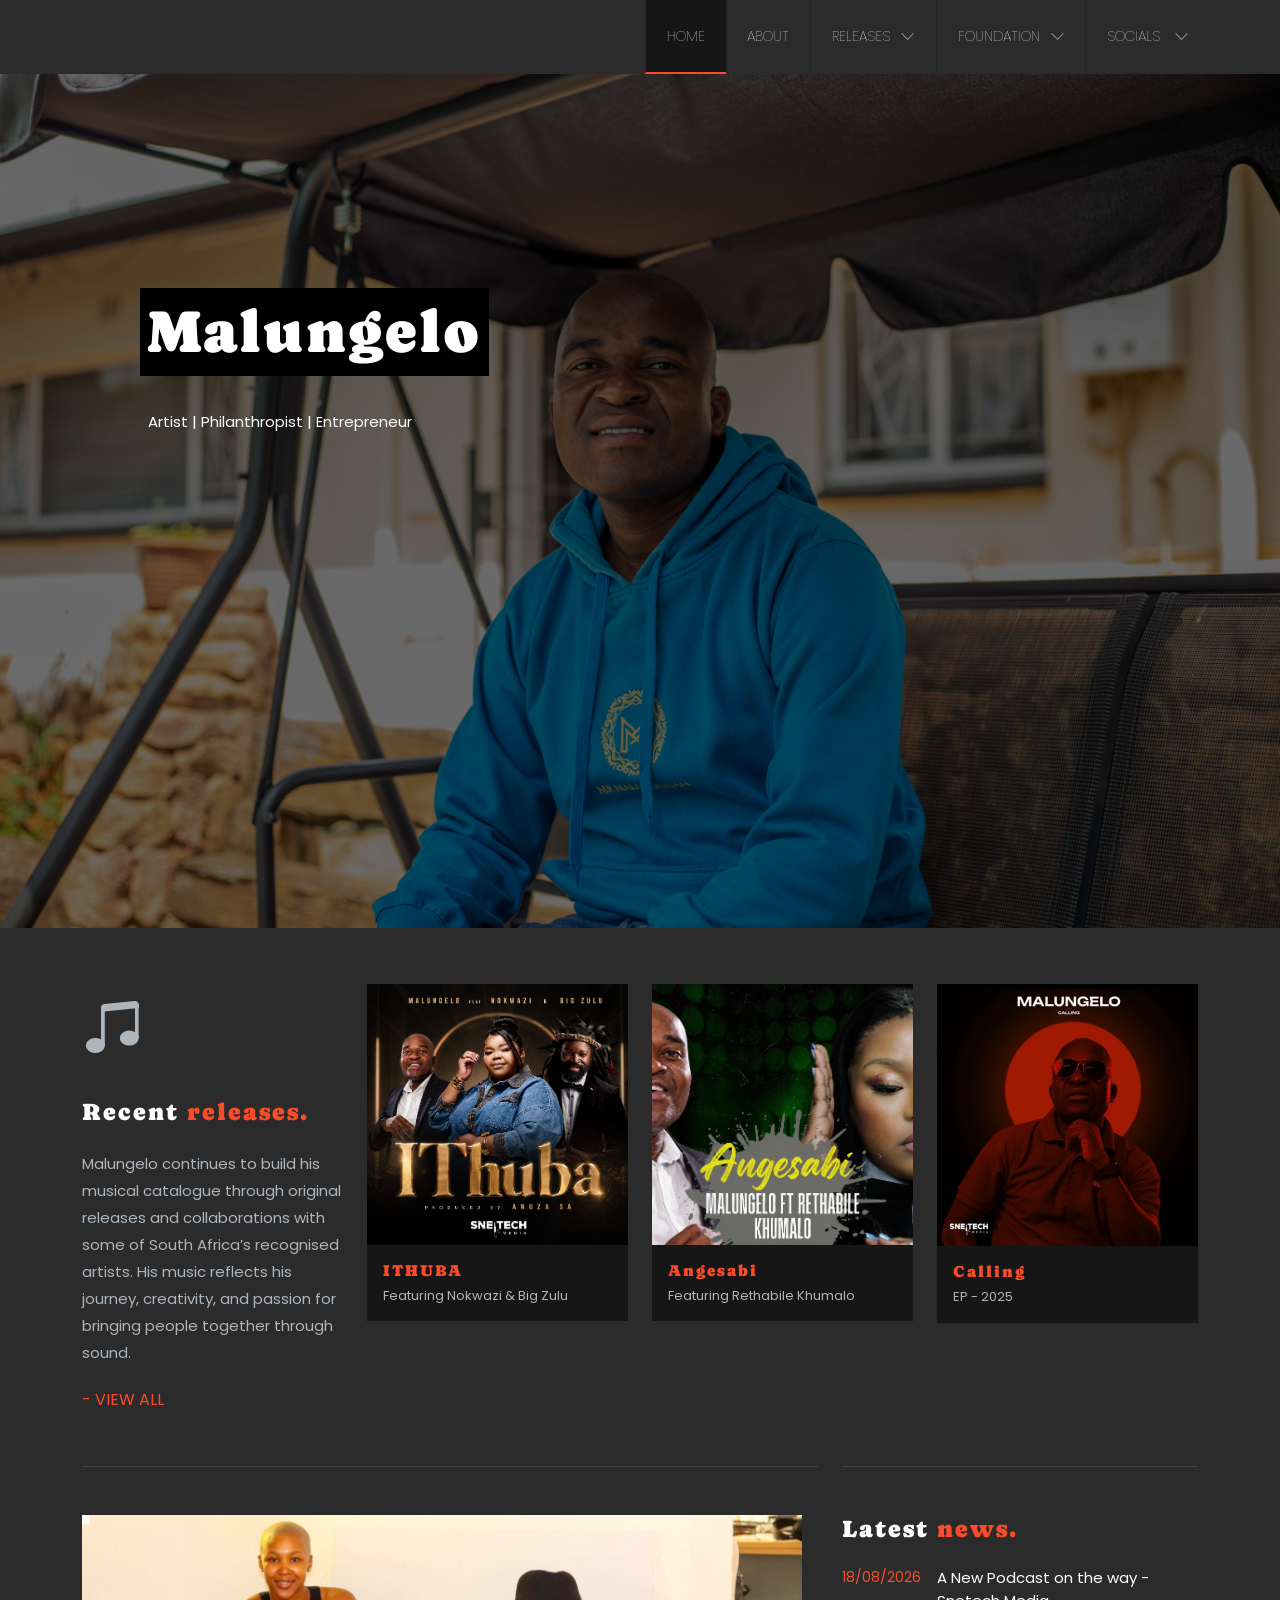
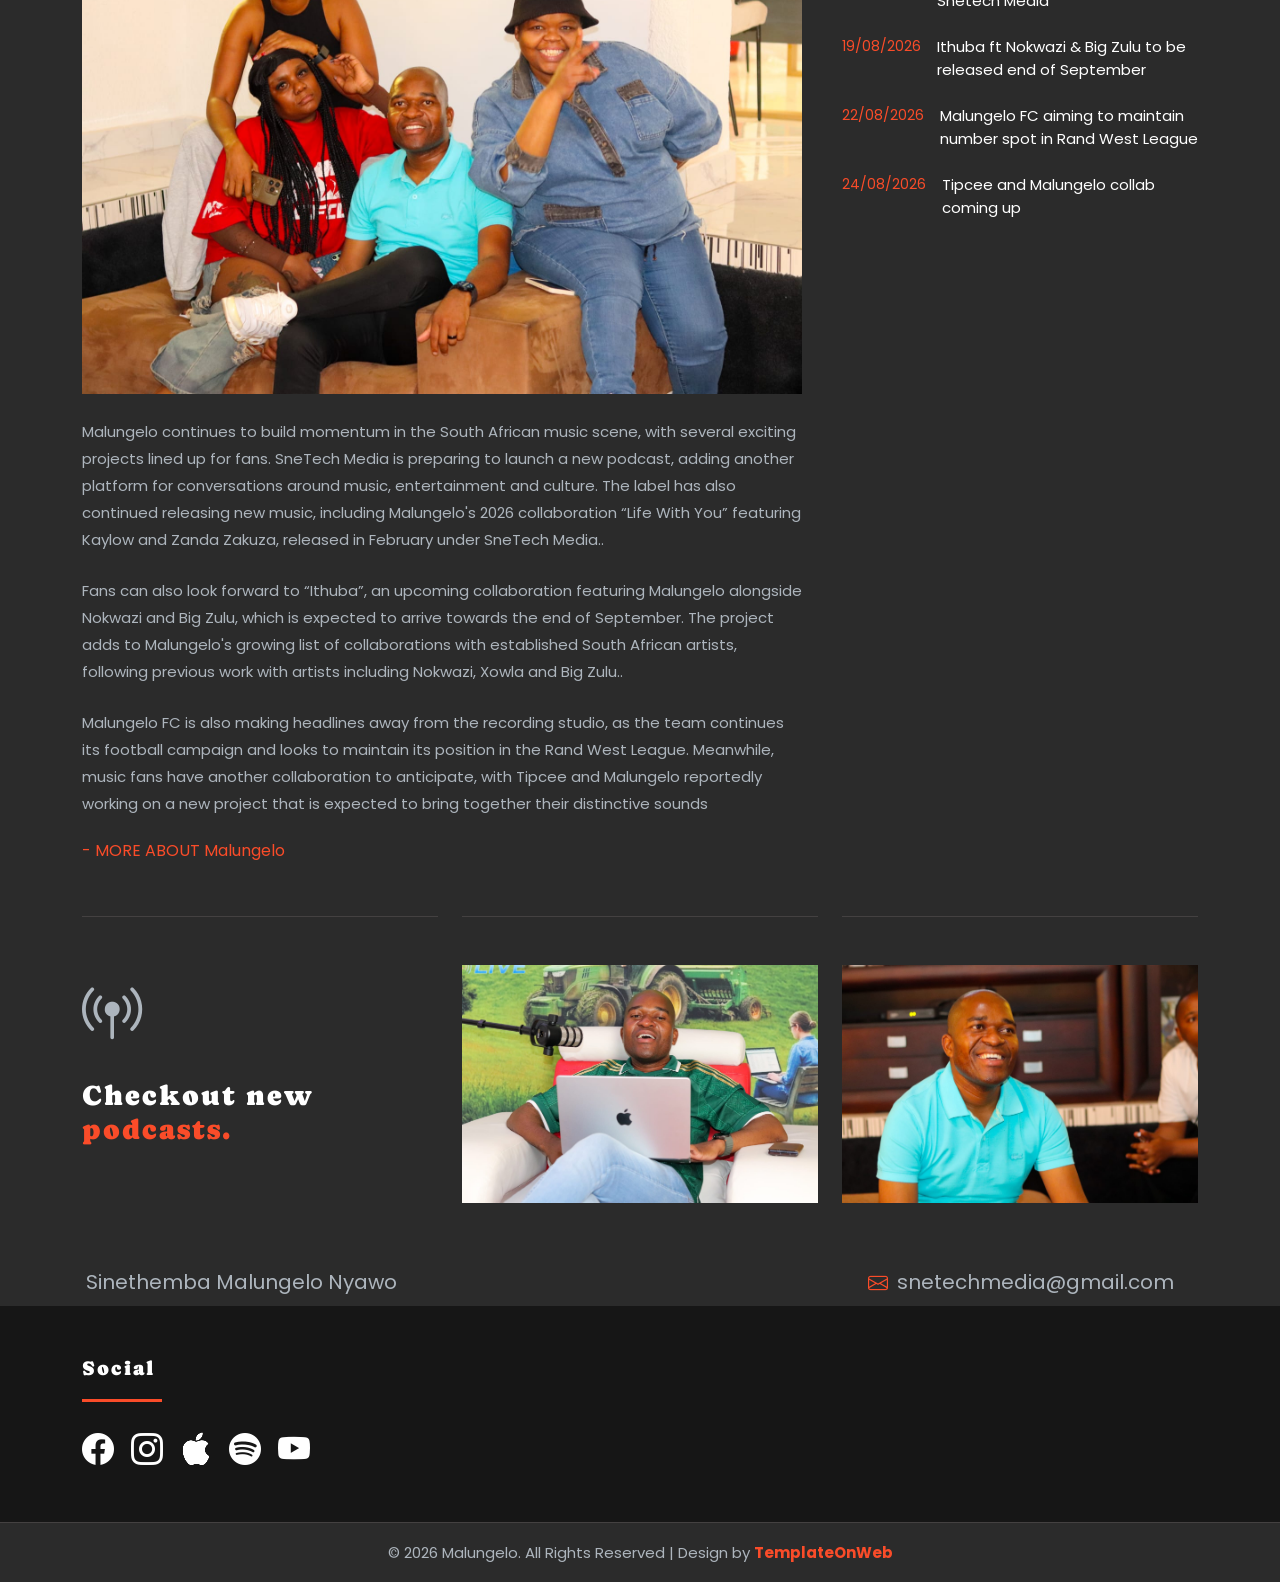
==== commit 65d83597: "Update contact information" ====
--- a/index.html
+++ b/index.html
@@ -576,7 +576,6 @@
        <ul class="mb-0 d-flex justify-content-between fs-5">
          <li><a class="col_gray" href="#"><i class=" me-1 align-middle col_orange"></i> Sinethemba Malungelo Nyawo</a></li>
 		  <li class="mx-4"><a class="col_gray link1" href="#"><i class="bi-envelope me-1 align-middle col_orange"></i> snetechmedia@gmail.com</a></li>
-		   <li class="col_gray"><a class="col_gray link1" href="#"><i class="bi-telephone me-1 align-middle col_orange"></i> +27 82 654 7898</a></li>
 	   </ul>
 	 </div>
    </div>
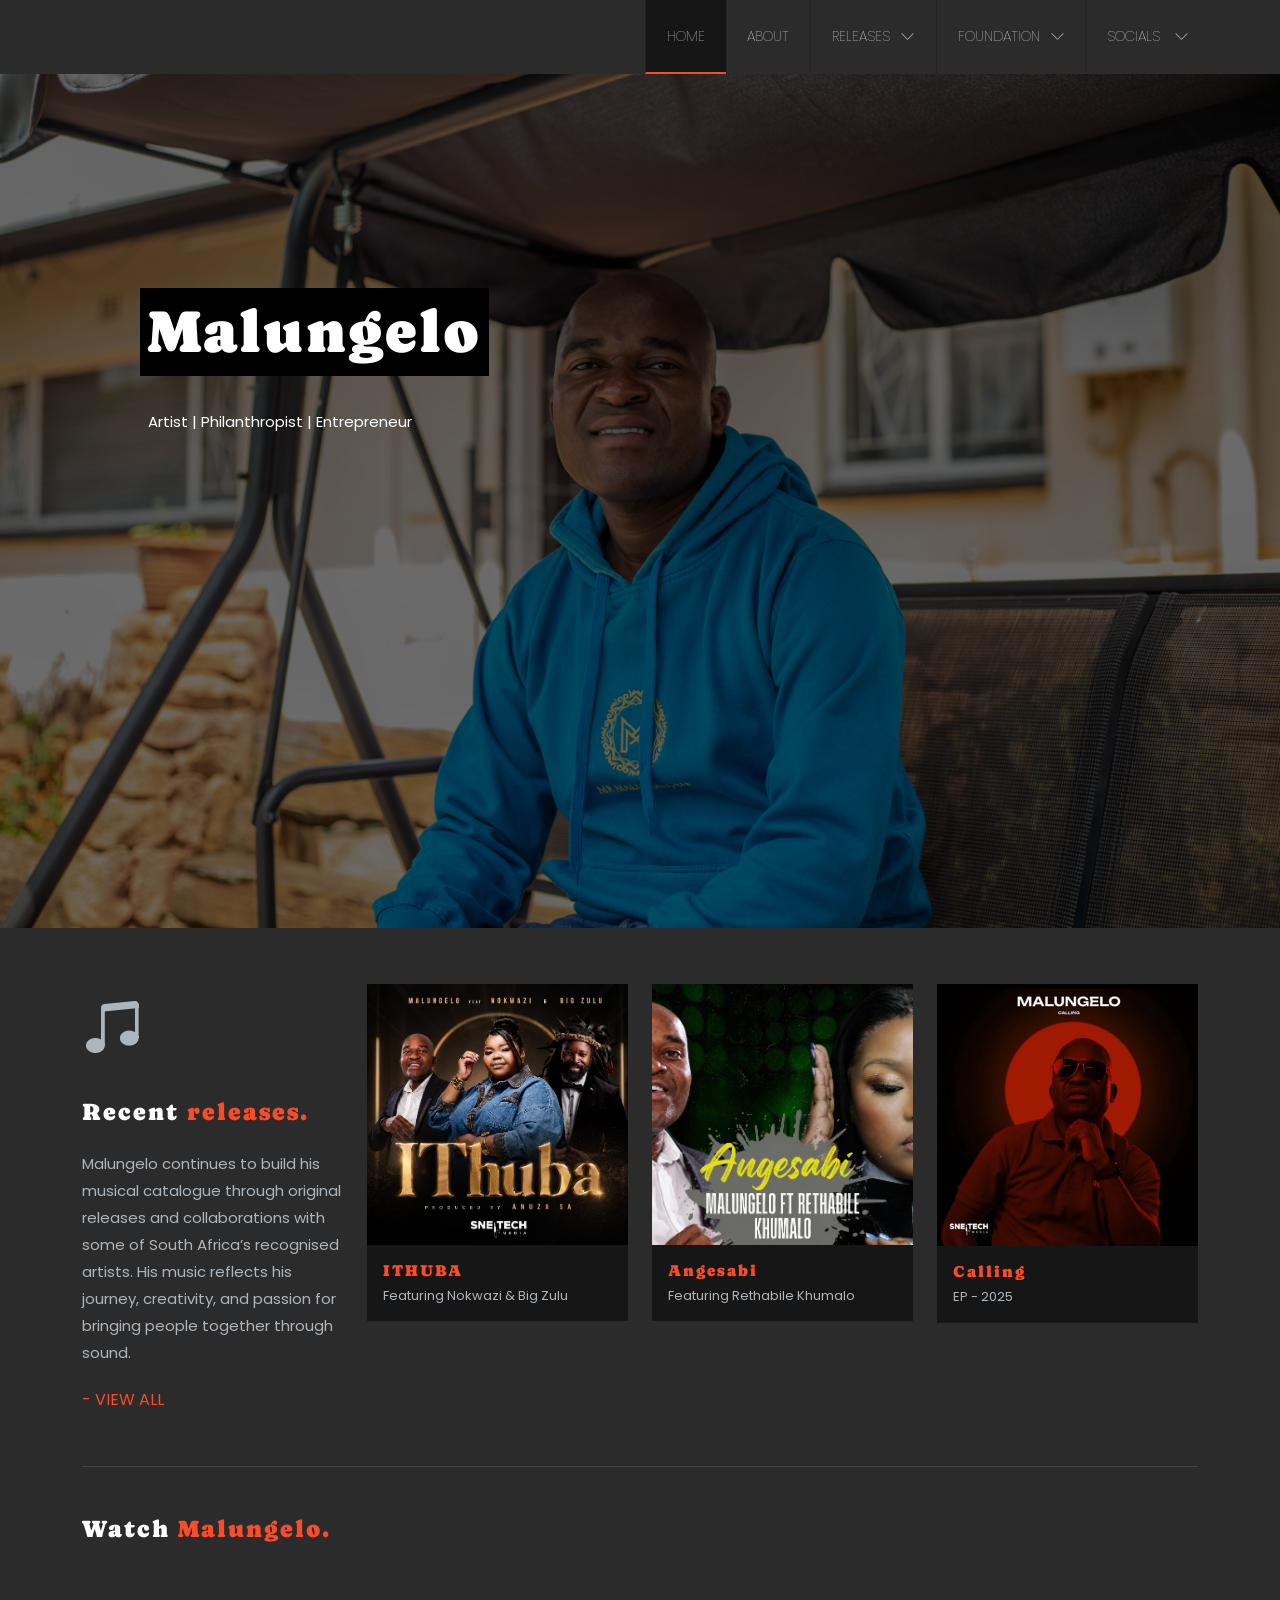
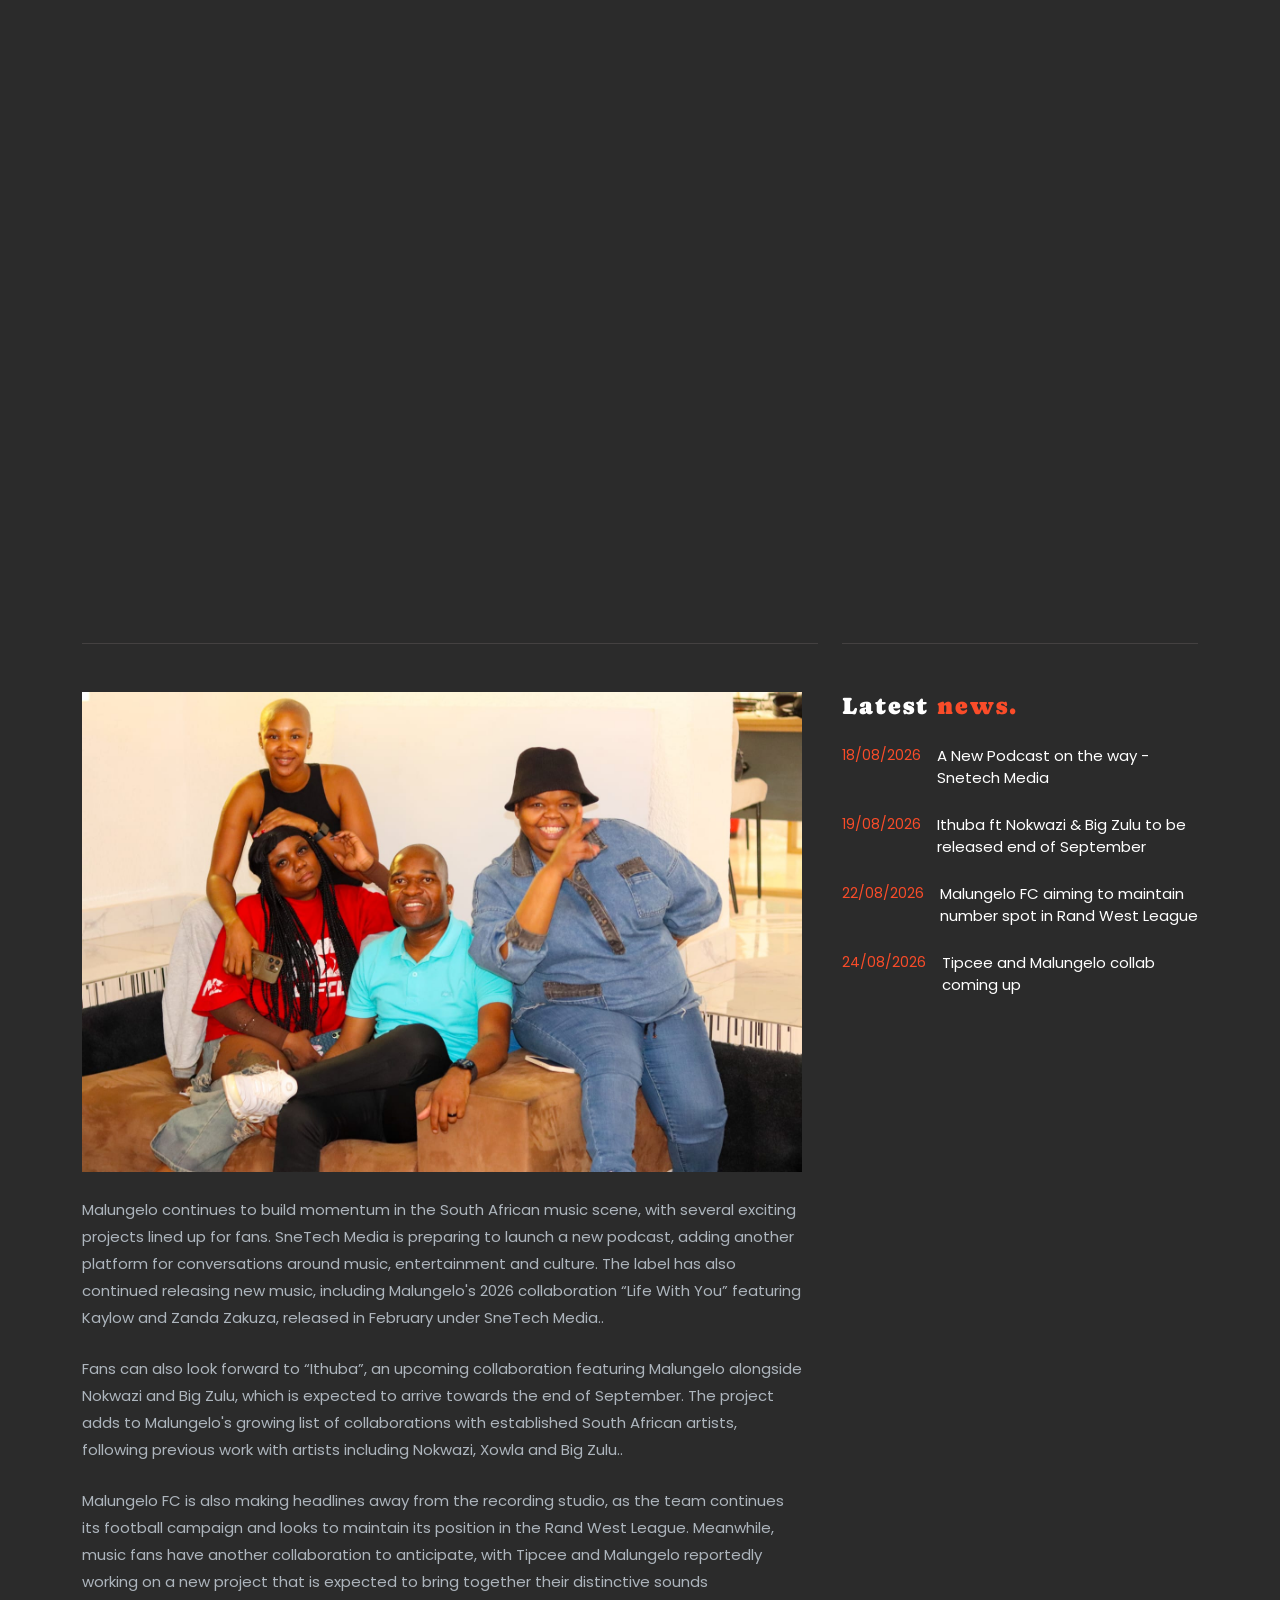
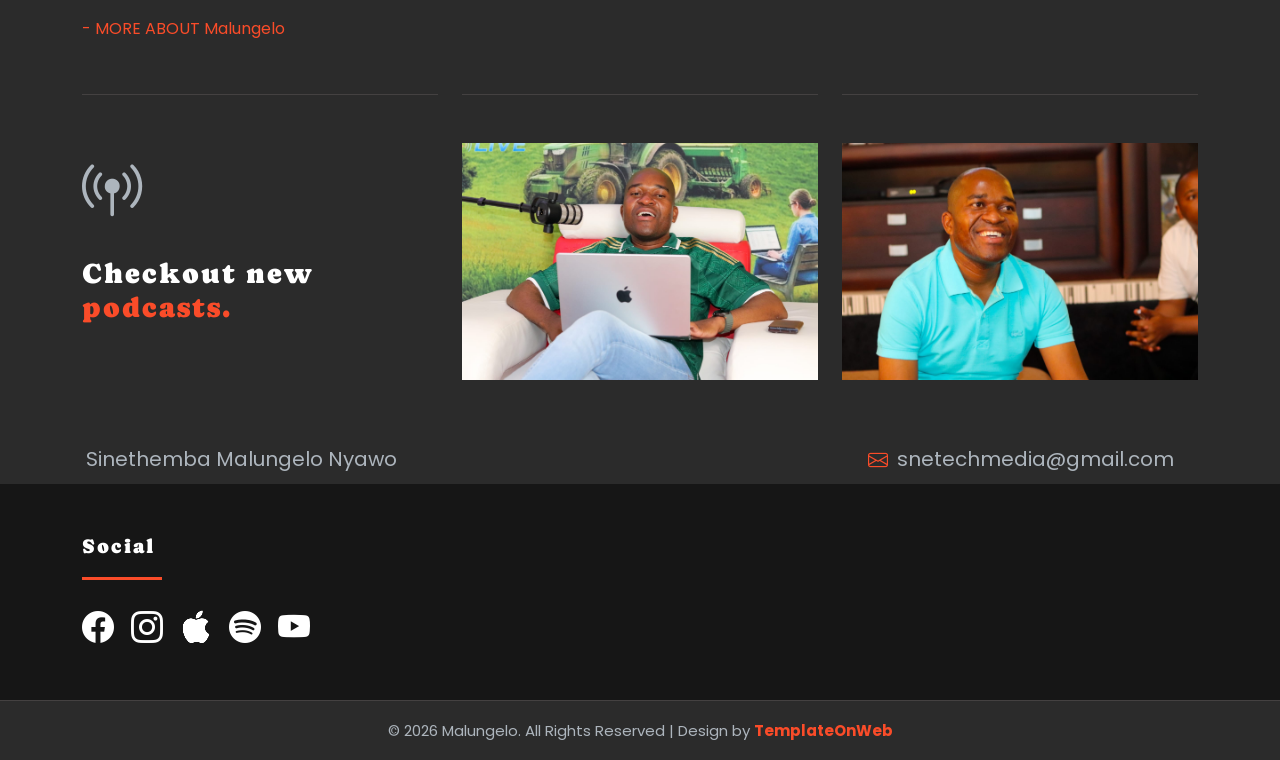
==== commit 0f0ec182: "Add Youtube video using iframe" ====
--- a/index.html
+++ b/index.html
@@ -231,6 +231,28 @@
 	 </div>
    </div>
   </div>
+
+  <!-- YouTube Video -->
+ <div class="row mt-5">
+  <div class="col-12">
+    <div class="border-top pt-5">
+      <h4 class="text-white mb-4">
+        Watch <span class="col_orange">Malungelo.</span>
+      </h4>
+
+      <div class="ratio ratio-16x9">
+        <iframe
+          src="https://www.youtube.com/embed/TXirYB1UC5o"
+          title="Malungelo YouTube video"
+          allow="accelerometer; autoplay; clipboard-write; encrypted-media; gyroscope; picture-in-picture; web-share"
+          allowfullscreen>
+        </iframe>
+      </div>
+    </div>
+  </div>
+</div>
+
+
   
   <div class="latest row mt-5">
    <div class="col-md-8">
@@ -313,259 +335,7 @@
   </div>
  </div>
 </section>
-<!--
-<section id="event" class="pt-5 pb-5 bg_black">
- <div class="container-xl my-5">
-  <div class="event_1 row">
-   <div class="col-md-4">
-     <div class="event_1_left">
-	    <h3 class="text-white mb-0"><span class="col_orange">Upcoming</span> Events</h3>
-		<p class="mt-4">In elementum pellentesque dolor ac gravida. Pellentesque elit leo, accumsan sed consectetur a, semper ac sem. Morbi sodales bibendum risus nec laoreet. Mauris est nisi, consequat vitae porta et, hendrerit sed metus.</p>
-	   <p class="mt-4">Aliquam eu magna vel metus ultrices ornare in et nisi. Quisque porta sodales orci, eu auctor leo tincidunt nec. Suspendisse posuere blandit tortor sit amet varius. Integer condimentum rutrum mi quis lobortis. Etiam consectetur posuere pretium.</p>
-	    <h6 class="mb-0 mt-4"><a class="col_orange" href="#">- MORE ABOUT US</a></h6><h6>
-	 </div>
-   </div>
-   
-   <div class="col-md-8">
-     <div class="event_1_right">
-<ul class="nav nav-tabs border-0">
-	<li class="nav-item d-inline-block">
-	<a href="#profile1" data-bs-toggle="tab" aria-expanded="true" class="nav-link active">
-	<span class="d-md-block"> Clasical</span>
-	</a>
-	</li>
-
-	<li class="nav-item d-inline-block ms-3">
-	<a href="#profile2" data-bs-toggle="tab" aria-expanded="true" class="nav-link">
-	<span class="d-md-block"> Pop</span>
-	</a>
-	</li>
-	<li class="nav-item d-inline-block ms-3">
-	<a href="#profile3" data-bs-toggle="tab" aria-expanded="true" class="nav-link">
-	<span class="d-md-block"> Jazz</span>
-	</a>
-	</li>
-
-	<li class="nav-item d-inline-block ms-3">
-	<a href="#profile4" data-bs-toggle="tab" aria-expanded="true" class="nav-link">
-	<span class="d-md-block"> International</span>
-	</a>
-	</li>
-
-</ul>
-
-<div class="tab-content mt-4">
-
-<div class="tab-pane active" id="profile1">
-   <div class="profile1_inner">
-     <ul class="mb-0 bg-black p-3">
-	  <li class="d-flex flex-wrap">
-	   <b class="col_gray fs-2 me-4 pt-3">03/09</b>
-	    <span class="me-4">
-	     <a href="#"><img src="image/10.jpg" alt="abc"></a>
-	   </span>
-	   <span class="pt-3">
-	     <b class="d-block"><a class="col_gray link1" href="#">SANCTUARY OUTDOOR FESTIVAL</a></b>
-		 <span class="col_gray font_13 d-block">London, UK</span>
-	   </span>
-	  </li>
-	  <li class="d-flex border-top pt-3 mt-3 flex-wrap">
-	   <b class="col_gray fs-2 me-4 pt-3">05/09</b>
-	    <span class="me-4">
-	     <a href="#"><img src="image/11.jpg" alt="abc"></a>
-	   </span>
-	   <span class="pt-3">
-	     <b class="d-block"><a class="col_gray link1" href="#">POWER BASS FESTIVAL</a></b>
-		 <span class="col_gray font_13 d-block">Sydney, Aus</span>
-	   </span>
-	  </li>
-	  
-	  <li class="d-flex border-top pt-3 mt-3 flex-wrap">
-	   <b class="col_gray fs-2 me-4 pt-3">07/09</b>
-	    <span class="me-4">
-	     <a href="#"><img src="image/12.jpg" alt="abc"></a>
-	   </span>
-	   <span class="pt-3">
-	     <b class="d-block"><a class="col_gray link1" href="#">Indian Festival</a></b>
-		 <span class="col_gray font_13 d-block">Delhi, India</span>
-	   </span>
-	  </li>
-	  
-	   <li class="d-flex border-top pt-3 mt-3 flex-wrap">
-	   <b class="col_gray fs-2 me-4 pt-3">12/09</b>
-	    <span class="me-4">
-	     <a href="#"><img src="image/13.jpg" alt="abc"></a>
-	   </span>
-	   <span class="pt-3">
-	     <b class="d-block"><a class="col_gray link1" href="#">Trending Festival</a></b>
-		 <span class="col_gray font_13 d-block">New York, USA</span>
-	   </span>
-	  </li>
-	 </ul>
-   </div>
-</div>
-
-<div class="tab-pane" id="profile2">
-   <div class="profile1_inner">
-     <ul class="mb-0 bg-black p-3">
-	  <li class="d-flex flex-wrap">
-	   <b class="col_gray fs-2 me-4 pt-3">04/09</b>
-	    <span class="me-4">
-	     <a href="#"><img src="image/14.jpg" alt="abc"></a>
-	   </span>
-	   <span class="pt-3">
-	     <b class="d-block"><a class="col_gray link1" href="#">SANCTUARY OUTDOOR FESTIVAL</a></b>
-		 <span class="col_gray font_13 d-block">London, UK</span>
-	   </span>
-	  </li>
-	  <li class="d-flex border-top pt-3 mt-4 flex-wrap">
-	   <b class="col_gray fs-2 me-4 pt-3">06/09</b>
-	    <span class="me-4">
-	     <a href="#"><img src="image/15.jpg" alt="abc"></a>
-	   </span>
-	   <span class="pt-3">
-	     <b class="d-block"><a class="col_gray link1" href="#">POWER BASS FESTIVAL</a></b>
-		 <span class="col_gray font_13 d-block">Sydney, Aus</span>
-	   </span>
-	  </li>
-	  
-	  <li class="d-flex border-top pt-3 mt-4 flex-wrap">
-	   <b class="col_gray fs-2 me-4 pt-3">09/09</b>
-	    <span class="me-4">
-	     <a href="#"><img src="image/16.jpg" alt="abc"></a>
-	   </span>
-	   <span class="pt-3">
-	     <b class="d-block"><a class="col_gray link1" href="#">Indian Festival</a></b>
-		 <span class="col_gray font_13 d-block">Delhi, India</span>
-	   </span>
-	  </li>
-	  
-	   <li class="d-flex border-top pt-3 mt-4 flex-wrap">
-	   <b class="col_gray fs-2 me-4 pt-3">15/09</b>
-	    <span class="me-4">
-	     <a href="#"><img src="image/17.jpg" alt="abc"></a>
-	   </span>
-	   <span class="pt-3">
-	     <b class="d-block"><a class="col_gray link1" href="#">Trending Festival</a></b>
-		 <span class="col_gray font_13 d-block">New York, USA</span>
-	   </span>
-	  </li>
-	 </ul>
-
-   </div>
-</div>
-
-<div class="tab-pane" id="profile3">
-   <div class="profile1_inner">
-     <ul class="mb-0 bg-black p-3">
-	  <li class="d-flex flex-wrap">
-	   <b class="col_gray fs-2 me-4 pt-3">03/09</b>
-	    <span class="me-4">
-	     <a href="#"><img src="image/10.jpg" alt="abc"></a>
-	   </span>
-	   <span class="pt-3">
-	     <b class="d-block"><a class="col_gray link1" href="#">SANCTUARY OUTDOOR FESTIVAL</a></b>
-		 <span class="col_gray font_13 d-block">London, UK</span>
-	   </span>
-	  </li>
-	  <li class="d-flex border-top pt-3 mt-4 flex-wrap">
-	   <b class="col_gray fs-2 me-4 pt-3">05/09</b>
-	    <span class="me-4">
-	     <a href="#"><img src="image/11.jpg" alt="abc"></a>
-	   </span>
-	   <span class="pt-3">
-	     <b class="d-block"><a class="col_gray link1" href="#">POWER BASS FESTIVAL</a></b>
-		 <span class="col_gray font_13 d-block">Sydney, Aus</span>
-	   </span>
-	  </li>
-	  
-	  <li class="d-flex border-top pt-3 mt-4 flex-wrap">
-	   <b class="col_gray fs-2 me-4 pt-3">07/09</b>
-	    <span class="me-4">
-	     <a href="#"><img src="image/12.jpg" alt="abc"></a>
-	   </span>
-	   <span class="pt-3">
-	     <b class="d-block"><a class="col_gray link1" href="#">Indian Festival</a></b>
-		 <span class="col_gray font_13 d-block">Delhi, India</span>
-	   </span>
-	  </li>
-	  
-	   <li class="d-flex border-top pt-3 mt-4 flex-wrap">
-	   <b class="col_gray fs-2 me-4 pt-3">12/09</b>
-	    <span class="me-4">
-	     <a href="#"><img src="image/13.jpg" alt="abc"></a>
-	   </span>
-	   <span class="pt-3">
-	     <b class="d-block"><a class="col_gray link1" href="#">Trending Festival</a></b>
-		 <span class="col_gray font_13 d-block">New York, USA</span>
-	   </span>
-	  </li>
-	 </ul>
-   </div>
-</div>
-
-<div class="tab-pane" id="profile4">
-   <div class="profile1_inner">
-     <ul class="mb-0 bg-black p-3">
-	  <li class="d-flex flex-wrap">
-	   <b class="col_gray fs-2 me-4 pt-3">04/09</b>
-	    <span class="me-4">
-	     <a href="#"><img src="image/14.jpg" alt="abc"></a>
-	   </span>
-	   <span class="pt-3">
-	     <b class="d-block"><a class="col_gray link1" href="#">SANCTUARY OUTDOOR FESTIVAL</a></b>
-		 <span class="col_gray font_13 d-block">London, UK</span>
-	   </span>
-	  </li>
-	  <li class="d-flex border-top pt-3 mt-4 flex-wrap">
-	   <b class="col_gray fs-2 me-4 pt-3">06/09</b>
-	    <span class="me-4">
-	     <a href="#"><img src="image/15.jpg" alt="abc"></a>
-	   </span>
-	   <span class="pt-3">
-	     <b class="d-block"><a class="col_gray link1" href="#">POWER BASS FESTIVAL</a></b>
-		 <span class="col_gray font_13 d-block">Sydney, Aus</span>
-	   </span>
-	  </li>
-	  
-	  <li class="d-flex border-top pt-3 mt-4 flex-wrap">
-	   <b class="col_gray fs-2 me-4 pt-3">09/09</b>
-	    <span class="me-4">
-	     <a href="#"><img src="image/16.jpg" alt="abc"></a>
-	   </span>
-	   <span class="pt-3">
-	     <b class="d-block"><a class="col_gray link1" href="#">Indian Festival</a></b>
-		 <span class="col_gray font_13 d-block">Delhi, India</span>
-	   </span>
-	  </li>
-	  
-	   <li class="d-flex border-top pt-3 mt-4 flex-wrap">
-	   <b class="col_gray fs-2 me-4 pt-3">15/09</b>
-	    <span class="me-4">
-	     <a href="#"><img src="image/17.jpg" alt="abc"></a>
-	   </span>
-	   <span class="pt-3">
-	     <b class="d-block"><a class="col_gray link1" href="#">Trending Festival</a></b>
-		 <span class="col_gray font_13 d-block">New York, USA</span>
-	   </span>
-	  </li>
-	 </ul>
-
-   </div>
-</div>
-
-
-</div>
-
-
-
-</div>
-	 </div>
-   </div>
-   
-  </div>
- </div>
-</section>-->
+
 
 <section id="footer_top" class="pt-2 pb-2 bg_black_light">
  <div class="container-xl">
